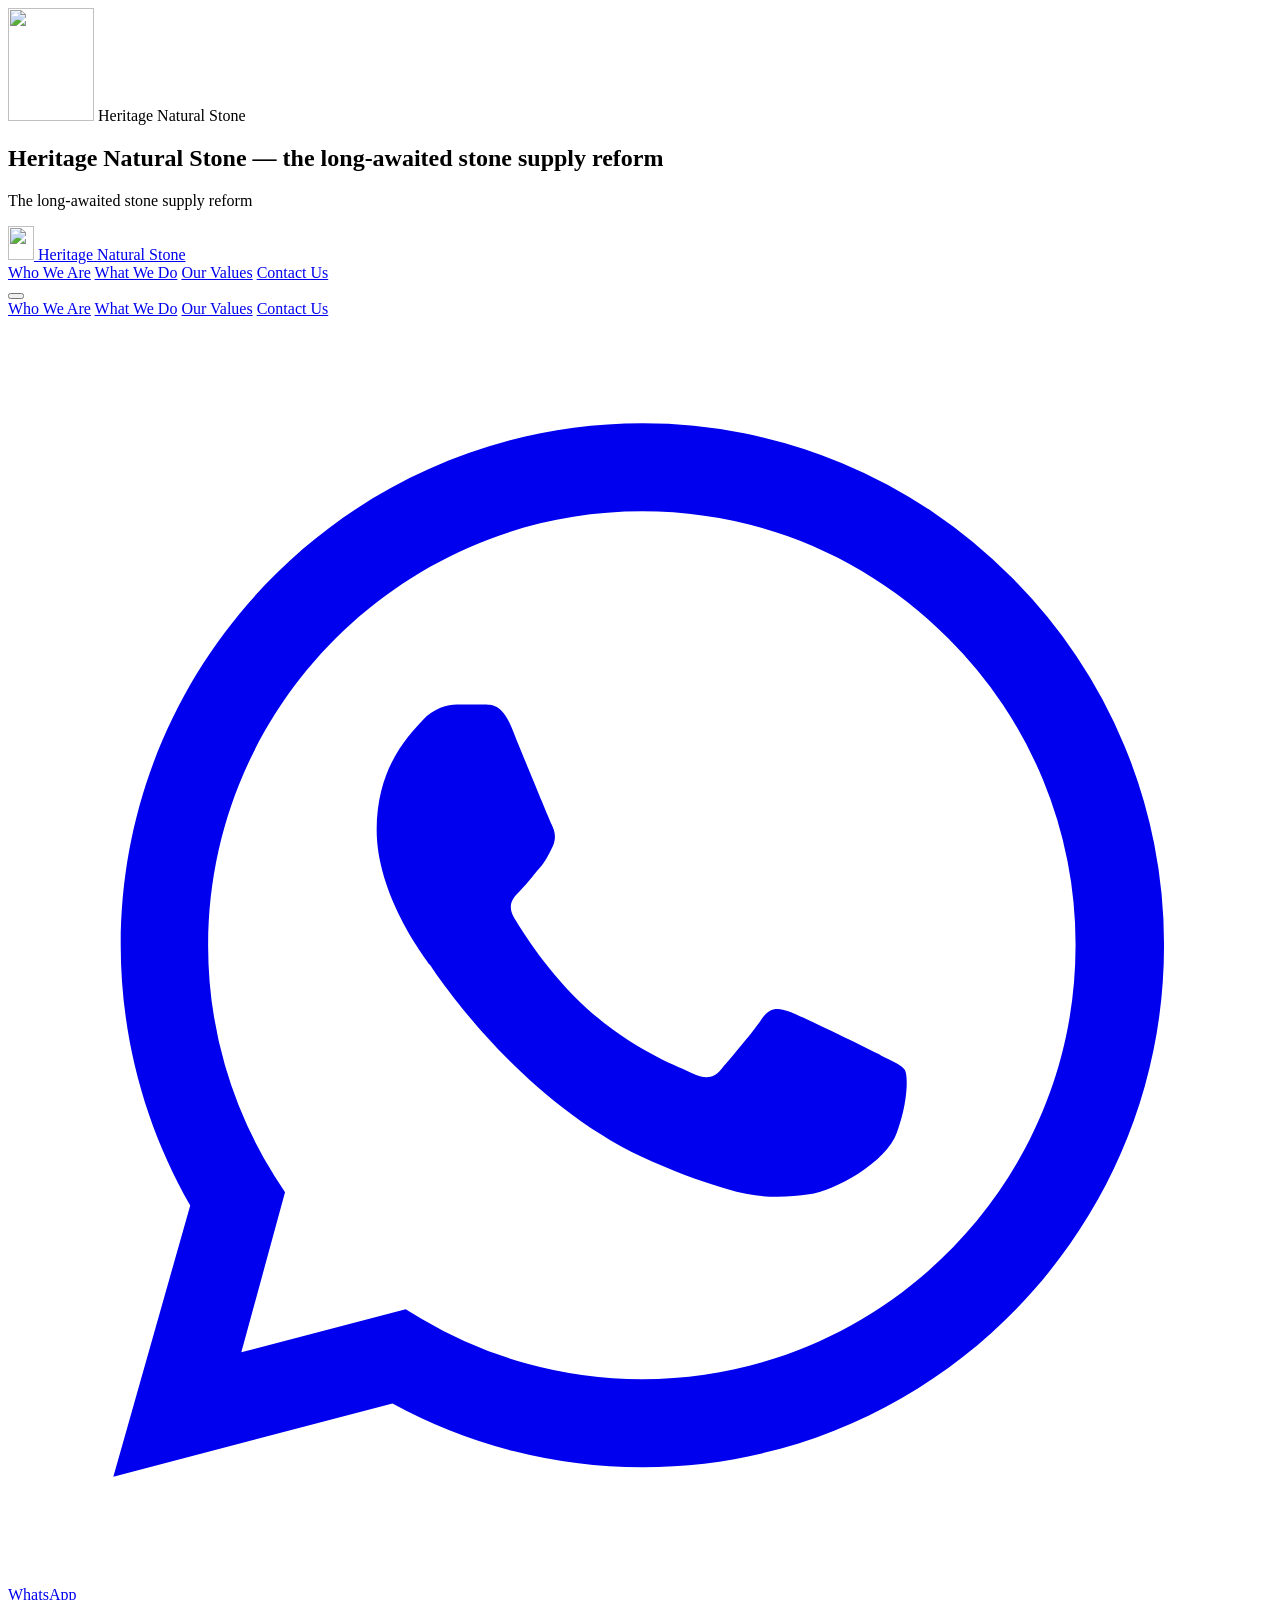
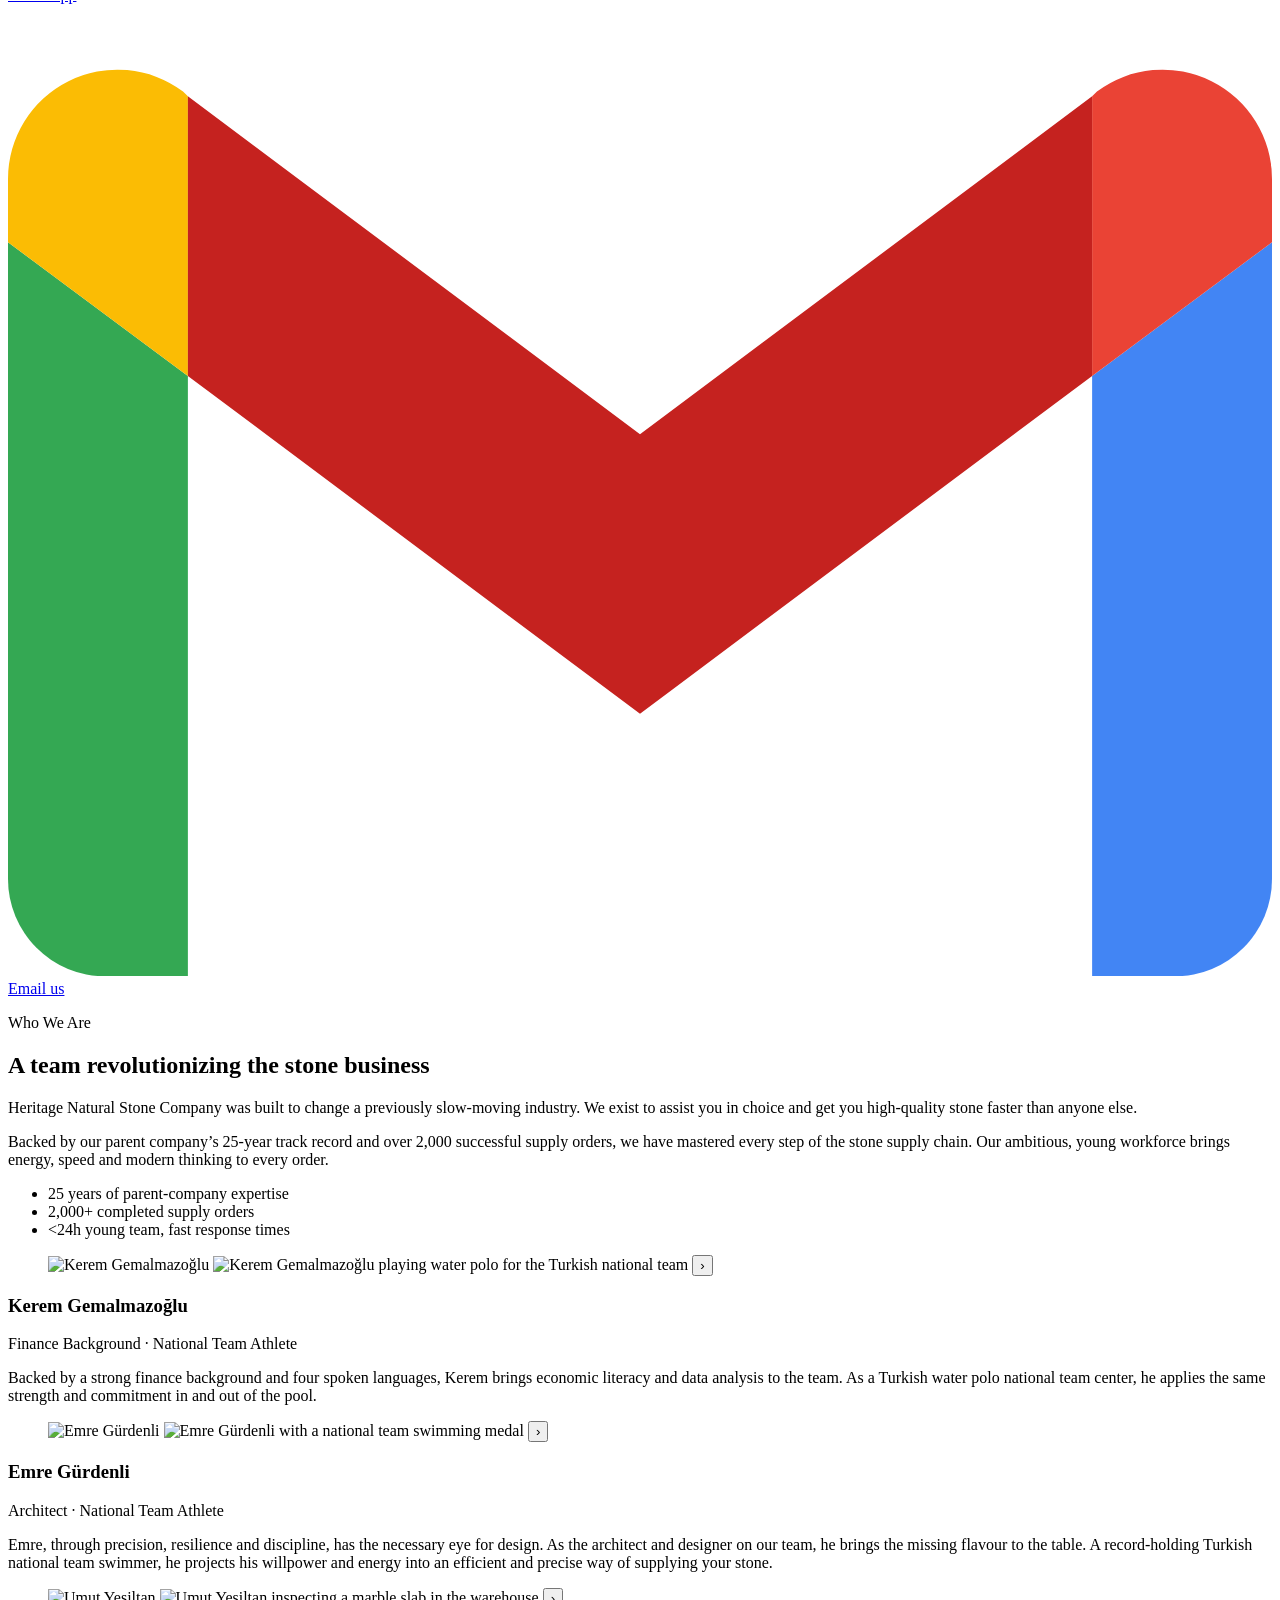
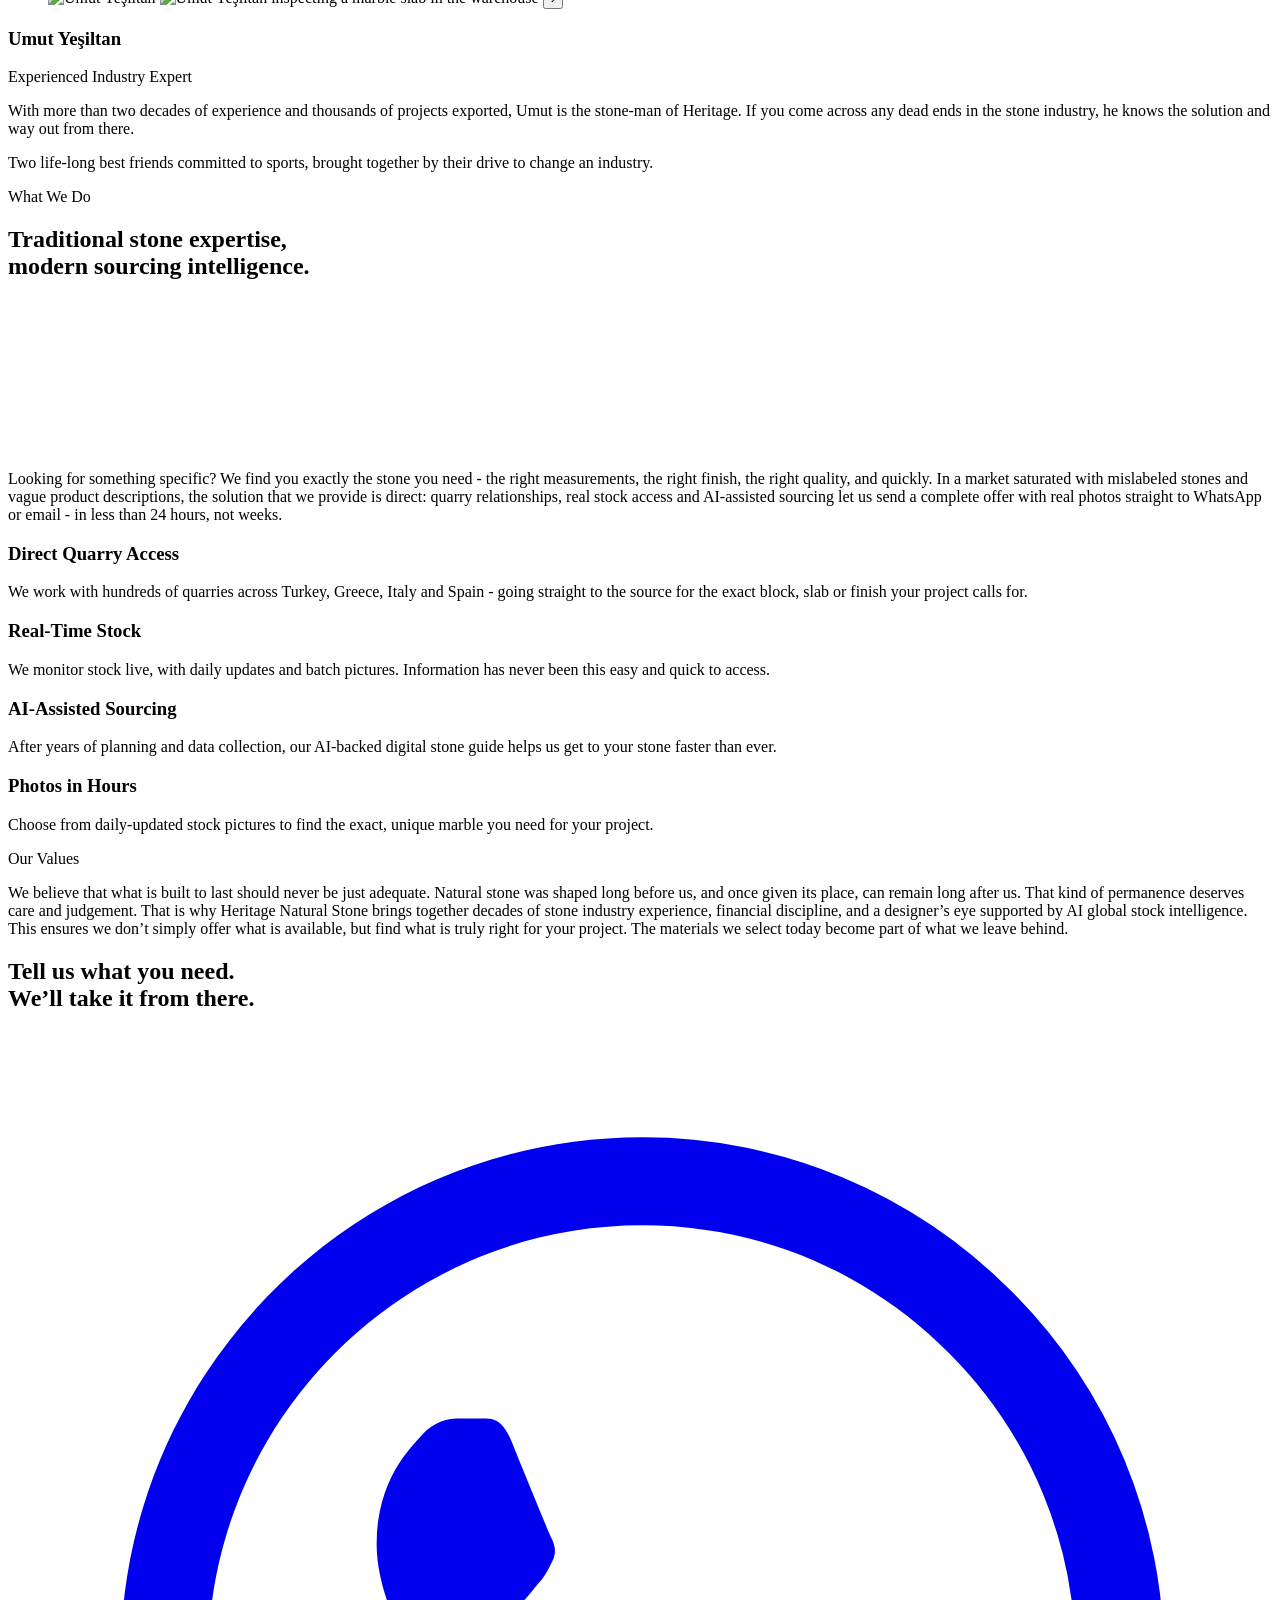
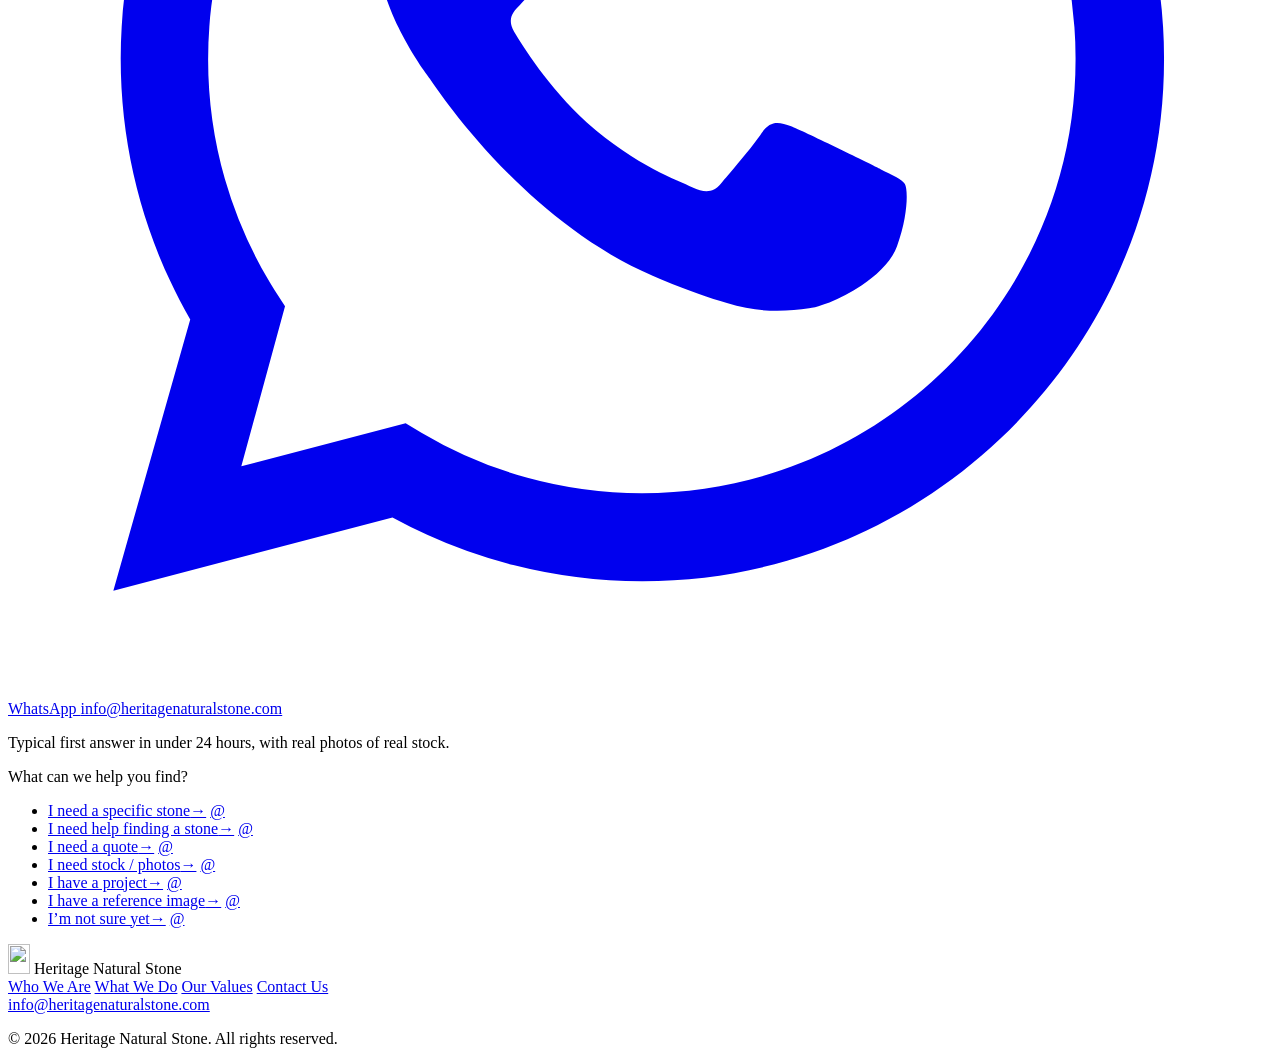
==== index.html @ e2201ab3 "Prepare custom domain launch (heritagenaturalstone.com) - canonical, og:url and absolute og:image po" ====
<!DOCTYPE html>
<html lang="en">
<head>
  <meta charset="UTF-8">
  <meta name="viewport" content="width=device-width, initial-scale=1.0">
  <title>Heritage Natural Stone — Traditional Stone Expertise. Modern Sourcing Intelligence.</title>
  <meta name="description" content="Heritage Natural Stone helps you find, evaluate and source the right natural stone — Turkish, Greek, Italian and Spanish stone through a 25-year supply network. Answers in hours, not weeks.">
  <meta property="og:title" content="Heritage Natural Stone">
  <meta property="og:description" content="The long-awaited stone supply reform.">
  <meta property="og:type" content="website">
  <meta property="og:url" content="https://heritagenaturalstone.com/">
  <meta property="og:image" content="https://heritagenaturalstone.com/assets/photos/hero-travertine.jpg">
  <meta name="twitter:card" content="summary_large_image">
  <link rel="canonical" href="https://heritagenaturalstone.com/">
  <link rel="icon" type="image/svg+xml" href="assets/logo-mark.svg">
  <link rel="preconnect" href="https://fonts.googleapis.com">
  <link rel="preconnect" href="https://fonts.gstatic.com" crossorigin>
  <link href="https://fonts.googleapis.com/css2?family=Cinzel:wght@400;500;600&family=Montserrat:wght@300;400;600&display=swap" rel="stylesheet">
  <link rel="stylesheet" href="css/style.css">
  <script>
    /* gate the motion layer before first paint (removed again if GSAP fails) */
    (function () {
      var reduce = window.matchMedia("(prefers-reduced-motion: reduce)").matches;
      if (!reduce && location.search.indexOf("noanim") === -1) {
        document.documentElement.classList.add("gsap-motion");
      }
    })();
  </script>
</head>
<body>

  <!-- ===== 1. Hero (full screen, logo centre-stage) ===== -->
  <section class="hero" id="top" data-header-theme="hero">
    <div class="hero__stage" id="heroStage">
      <div class="hero__brand" id="heroBrand" aria-hidden="true">
        <img class="hero__mark" src="assets/logo-mark.svg" alt="" width="86" height="113">
        <span class="hero__word">
          <span class="hero__name">Heritage</span>
          <span class="hero__sub">Natural Stone</span>
        </span>
      </div>
      <h1 class="visually-hidden">Heritage Natural Stone — the long-awaited stone supply reform</h1>
      <p class="hero__slogan" id="heroSlogan">The long-awaited stone supply reform</p>
    </div>
  </section>

  <!-- ===== Bar: starts as the hero footer, sticks as the header ===== -->
  <div class="bar" id="siteBar">
    <a class="bar__brand" id="barBrand" href="#top" aria-label="Heritage Natural Stone — back to top">
      <img class="bar__mark" src="assets/logo-mark.svg" alt="" width="26" height="34">
      <span class="bar__word">
        <span class="bar__name">Heritage</span>
        <span class="bar__sub">Natural&nbsp;Stone</span>
      </span>
    </a>

    <nav class="nav" aria-label="Main navigation">
      <a class="nav__link" href="#who-we-are">Who We Are</a>
      <a class="nav__link" href="#what-we-do">What We Do</a>
      <a class="nav__link" href="#our-values">Our Values</a>
      <a class="nav__link" href="#contact">Contact Us</a>
    </nav>

    <button class="menu-toggle" id="menuToggle" aria-label="Open menu" aria-expanded="false">
      <span></span><span></span>
    </button>
  </div>

  <!-- Mobile menu overlay -->
  <div class="mobile-menu" id="mobileMenu" aria-hidden="true">
    <nav aria-label="Mobile navigation">
      <a href="#who-we-are">Who We Are</a>
      <a href="#what-we-do">What We Do</a>
      <a href="#our-values">Our Values</a>
      <a href="#contact">Contact Us</a>
    </nav>
  </div>

  <!-- ===== Floating contact buttons (appear after the hero) ===== -->
  <div class="contact-rail" id="contactRail" aria-label="Direct contact">
    <a class="contact-rail__btn contact-rail__btn--wa" href="https://wa.me/905350636763" target="_blank" rel="noopener" aria-label="Get a consultation on WhatsApp">
      <svg viewBox="0 0 24 24" fill="currentColor" aria-hidden="true"><path d="M12.04 2c-5.46 0-9.9 4.44-9.9 9.9 0 1.75.46 3.45 1.32 4.95L2 22l5.3-1.39a9.87 9.87 0 0 0 4.74 1.21h.01c5.45 0 9.9-4.44 9.9-9.9a9.83 9.83 0 0 0-2.9-7A9.83 9.83 0 0 0 12.04 2Zm0 18.15h-.01a8.2 8.2 0 0 1-4.18-1.15l-.3-.18-3.12.82.83-3.04-.2-.31a8.2 8.2 0 0 1-1.26-4.38c0-4.54 3.7-8.24 8.24-8.24 2.2 0 4.27.86 5.82 2.42a8.18 8.18 0 0 1 2.41 5.83c0 4.54-3.7 8.23-8.23 8.23Zm4.52-6.16c-.25-.13-1.47-.72-1.69-.81-.23-.08-.39-.12-.56.13-.16.25-.64.8-.78.97-.14.16-.29.18-.54.06-.25-.13-1.05-.39-2-1.23-.73-.66-1.23-1.47-1.38-1.72-.14-.25-.02-.38.11-.51.11-.11.25-.29.37-.43.12-.14.17-.25.25-.41.08-.17.04-.31-.02-.43-.06-.13-.56-1.34-.76-1.84-.2-.48-.41-.42-.56-.43h-.48c-.17 0-.43.06-.66.31-.22.25-.86.85-.86 2.07 0 1.22.89 2.4 1.01 2.56.12.17 1.75 2.67 4.23 3.74.59.26 1.05.41 1.41.52.59.19 1.13.16 1.56.1.48-.07 1.47-.6 1.67-1.18.21-.58.21-1.07.15-1.18-.06-.1-.23-.16-.48-.29Z"/></svg>
      <span class="contact-rail__label">WhatsApp</span>
    </a>
    <a class="contact-rail__btn contact-rail__btn--mail" href="mailto:info@heritagenaturalstone.com" aria-label="Email us">
      <svg viewBox="0 0 52 40" aria-hidden="true"><g><path fill="#4285F4" d="M44.6 40H48a4 4 0 0 0 4-4V9.8l-7.4 5.5V40Z"/><path fill="#34A853" d="M0 36a4 4 0 0 0 4 4h3.4V15.3L0 9.8V36Z"/><path fill="#FBBC04" d="M7.4 15.3 0 9.8V7.2a4.5 4.5 0 0 1 7.2-3.6l.2.2v11.5Z"/><path fill="#EA4335" d="M52 9.8l-7.4 5.5V3.8l.2-.2A4.5 4.5 0 0 1 52 7.2v2.6Z"/><path fill="#C5221F" d="M7.4 3.8 26 17.7 44.6 3.8v11.5L26 29.2 7.4 15.3V3.8Z"/></g></svg>
      <span class="contact-rail__label">Email us</span>
    </a>
  </div>

  <main>

    <!-- ===== 2. Who We Are ===== -->
    <section class="section who" id="who-we-are" data-header-theme="light">
      <div class="who__inner">
        <div class="who__head reveal">
          <p class="kicker">Who We Are</p>
          <h2 class="section__title">A team revolutionizing the stone business</h2>
        </div>
        <div class="who__body">
          <p class="section__text reveal">
            Heritage Natural Stone Company was built to change a previously slow-moving
            industry. We exist to assist you in choice and get you high-quality stone
            faster than anyone else.
          </p>
          <p class="section__text reveal">
            Backed by our parent company&rsquo;s 25-year track record and over 2,000
            successful supply orders, we have mastered every step of the stone supply
            chain. Our ambitious, young workforce brings energy, speed and modern
            thinking to every order.
          </p>
        </div>
        <ul class="stats reveal">
          <li class="stats__item">
            <span class="stats__num">25</span>
            <span class="stats__label">years of parent-company expertise</span>
          </li>
          <li class="stats__item">
            <span class="stats__num">2,000+</span>
            <span class="stats__label">completed supply orders</span>
          </li>
          <li class="stats__item">
            <span class="stats__num">&lt;24h</span>
            <span class="stats__label">young team, fast response times</span>
          </li>
        </ul>
      </div>
    </section>

    <!-- ===== 3. Our Team (no heading by design) ===== -->
    <section class="section team" id="our-team" data-header-theme="light" aria-label="Our team">
      <div class="team__grid">
        <div class="member">
          <figure class="member__media" data-photos>
            <img class="member__img member__img--main" src="assets/team/kerem-1.jpg" alt="Kerem Gemalmazoğlu" loading="lazy">
            <img class="member__img member__img--alt" src="assets/team/kerem-2.jpg" alt="Kerem Gemalmazoğlu playing water polo for the Turkish national team" loading="lazy">
            <button class="member__next" type="button" aria-label="Show next photo"><span aria-hidden="true">&rsaquo;</span></button>
          </figure>
          <h3 class="member__name">Kerem Gemalmazoğlu</h3>
          <p class="member__role">Finance Background &middot; National Team Athlete</p>
          <p class="member__text">
            Backed by a strong finance background and four spoken languages, Kerem
            brings economic literacy and data analysis to the team. As a Turkish
            water polo national team center, he applies the same strength and
            commitment in and out of the pool.
          </p>
        </div>

        <div class="member">
          <figure class="member__media" data-photos>
            <img class="member__img member__img--main" src="assets/team/emre-1.jpg" alt="Emre Gürdenli" loading="lazy">
            <img class="member__img member__img--alt" src="assets/team/emre-2.jpg" alt="Emre Gürdenli with a national team swimming medal" loading="lazy">
            <button class="member__next" type="button" aria-label="Show next photo"><span aria-hidden="true">&rsaquo;</span></button>
          </figure>
          <h3 class="member__name">Emre Gürdenli</h3>
          <p class="member__role">Architect &middot; National Team Athlete</p>
          <p class="member__text">
            Emre, through precision, resilience and discipline, has the necessary eye
            for design. As the architect and designer on our team, he brings the
            missing flavour to the table. A record-holding Turkish national team
            swimmer, he projects his willpower and energy into an efficient and
            precise way of supplying your stone.
          </p>
        </div>

        <div class="member">
          <figure class="member__media" data-photos>
            <img class="member__img member__img--main" src="assets/team/umut-1.jpg" alt="Umut Yeşiltan" loading="lazy">
            <img class="member__img member__img--alt" src="assets/team/umut-2.jpg" alt="Umut Yeşiltan inspecting a marble slab in the warehouse" loading="lazy">
            <button class="member__next" type="button" aria-label="Show next photo"><span aria-hidden="true">&rsaquo;</span></button>
          </figure>
          <h3 class="member__name">Umut Yeşiltan</h3>
          <p class="member__role">Experienced Industry Expert</p>
          <p class="member__text">
            With more than two decades of experience and thousands of projects
            exported, Umut is the stone-man of Heritage. If you come across any dead
            ends in the stone industry, he knows the solution and way out from there.
          </p>
        </div>
      </div>
      <p class="team__line">
        Two life-long best friends committed to sports, brought together by their
        drive to change an industry.
      </p>
    </section>

    <!-- ===== 4. What We Do ===== -->
    <section class="section wwd" id="what-we-do" data-header-theme="dark">
      <div class="wwd__block">
        <div class="wwd__content">
          <p class="kicker kicker--gold">What We Do</p>
          <h2 class="section__title">Traditional stone expertise,<br>modern sourcing intelligence.</h2>
        </div>
        <div class="wwd__video">
          <video id="introReel" src="assets/video/heritage-intro-reel.mp4"
                 poster="assets/photos/reel-poster.jpg"
                 autoplay muted loop playsinline preload="metadata"
                 aria-label="Heritage Natural Stone intro reel"></video>
        </div>
      </div>

      <div class="wwd__block wwd__block--reverse">
        <div class="wwd__media" role="img" aria-label="Choosing stone samples over architectural drawings"
             style="background-image:url('assets/photos/stone-selection.jpg')"></div>
        <div class="wwd__content">
          <p class="section__text">
            Looking for something specific? We find you exactly the stone you need -
            the right measurements, the right finish, the right quality, and quickly.
            In a market saturated with mislabeled stones and vague product
            descriptions, the solution that we provide is direct: quarry
            relationships, real stock access and AI-assisted sourcing let us send a
            complete offer with real photos straight to WhatsApp or email - in less
            than 24 hours, not weeks.
          </p>
        </div>
      </div>
    </section>

    <!-- ===== 5. Feature grid (hover reveals the stone behind) ===== -->
    <section class="features" id="features" data-header-theme="dark" aria-label="What we offer">
      <div class="features__grid">
        <article class="fcell" id="quarry-access" tabindex="0">
          <div class="fcell__bg" style="background-image:url('assets/photos/feature-quarry.jpg')" aria-hidden="true"></div>
          <div class="fcell__card">
            <h3 class="fcell__title">Direct Quarry Access</h3>
            <p class="fcell__text">
              We work with hundreds of quarries across Turkey, Greece, Italy and
              Spain - going straight to the source for the exact block, slab or
              finish your project calls for.
            </p>
          </div>
        </article>
        <article class="fcell" id="real-time-stock" tabindex="0">
          <div class="fcell__bg" style="background-image:url('assets/photos/feature-stock.jpg')" aria-hidden="true"></div>
          <div class="fcell__card">
            <h3 class="fcell__title">Real-Time Stock</h3>
            <p class="fcell__text">
              We monitor stock live, with daily updates and batch pictures.
              Information has never been this easy and quick to access.
            </p>
          </div>
        </article>
        <article class="fcell" id="ai-sourcing" tabindex="0">
          <div class="fcell__bg" style="background-image:url('assets/photos/feature-ai.jpg')" aria-hidden="true"></div>
          <div class="fcell__card">
            <h3 class="fcell__title">AI-Assisted Sourcing</h3>
            <p class="fcell__text">
              After years of planning and data collection, our AI-backed digital
              stone guide helps us get to your stone faster than ever.
            </p>
          </div>
        </article>
        <article class="fcell" id="photos-in-hours" tabindex="0">
          <div class="fcell__bg" style="background-image:url('assets/photos/feature-photos.jpg')" aria-hidden="true"></div>
          <div class="fcell__card">
            <h3 class="fcell__title">Photos in Hours</h3>
            <p class="fcell__text">
              Choose from daily-updated stock pictures to find the exact, unique
              marble you need for your project.
            </p>
          </div>
        </article>
      </div>
    </section>

    <!-- ===== 6. Our Values ===== -->
    <section class="section values" id="our-values" data-header-theme="light">
      <p class="kicker reveal">Our Values</p>
      <p class="values__text">
        We believe that what is built to last should never be just adequate.
        Natural stone was shaped long before us, and once given its place, can
        remain long after us. That kind of permanence deserves care and judgement.
        That is why Heritage Natural Stone brings together decades of stone
        industry experience, financial discipline, and a designer&rsquo;s eye
        supported by AI global stock intelligence. This ensures we don&rsquo;t
        simply offer what is available, but find what is truly right for your
        project. The materials we select today become part of what we leave behind.
      </p>
    </section>

    <!-- ===== 7. Contact ===== -->
    <section class="section close" id="contact" data-header-theme="dark">
      <div class="close__grid">
        <div class="close__left">
          <h2 class="close__title">Tell us what you need.<br>We&rsquo;ll take it from there.</h2>
          <div class="close__actions">
            <a class="btn btn--wa" href="https://wa.me/905350636763" target="_blank" rel="noopener">
              <svg viewBox="0 0 24 24" fill="currentColor" aria-hidden="true"><path d="M12.04 2c-5.46 0-9.9 4.44-9.9 9.9 0 1.75.46 3.45 1.32 4.95L2 22l5.3-1.39a9.87 9.87 0 0 0 4.74 1.21h.01c5.45 0 9.9-4.44 9.9-9.9a9.83 9.83 0 0 0-2.9-7A9.83 9.83 0 0 0 12.04 2Zm0 18.15h-.01a8.2 8.2 0 0 1-4.18-1.15l-.3-.18-3.12.82.83-3.04-.2-.31a8.2 8.2 0 0 1-1.26-4.38c0-4.54 3.7-8.24 8.24-8.24 2.2 0 4.27.86 5.82 2.42a8.18 8.18 0 0 1 2.41 5.83c0 4.54-3.7 8.23-8.23 8.23Zm4.52-6.16c-.25-.13-1.47-.72-1.69-.81-.23-.08-.39-.12-.56.13-.16.25-.64.8-.78.97-.14.16-.29.18-.54.06-.25-.13-1.05-.39-2-1.23-.73-.66-1.23-1.47-1.38-1.72-.14-.25-.02-.38.11-.51.11-.11.25-.29.37-.43.12-.14.17-.25.25-.41.08-.17.04-.31-.02-.43-.06-.13-.56-1.34-.76-1.84-.2-.48-.41-.42-.56-.43h-.48c-.17 0-.43.06-.66.31-.22.25-.86.85-.86 2.07 0 1.22.89 2.4 1.01 2.56.12.17 1.75 2.67 4.23 3.74.59.26 1.05.41 1.41.52.59.19 1.13.16 1.56.1.48-.07 1.47-.6 1.67-1.18.21-.58.21-1.07.15-1.18-.06-.1-.23-.16-.48-.29Z"/></svg>
              WhatsApp
            </a>
            <a class="btn btn--ghost" href="mailto:info@heritagenaturalstone.com">info@heritagenaturalstone.com</a>
          </div>
          <p class="close__note">Typical first answer in under 24 hours, with real photos of real stock.</p>
        </div>

        <div class="close__right">
          <p class="close__ask">What can we help you find?</p>
          <ul class="presets">
            <li class="presets__row">
              <a class="presets__link" href="https://wa.me/905350636763?text=Hello%20Heritage%2C%20I%20need%20a%20specific%20stone.%20Could%20you%20check%20availability%3F" target="_blank" rel="noopener">I need a specific stone<span class="presets__arrow" aria-hidden="true">&rarr;</span></a>
              <a class="presets__mail" href="mailto:info@heritagenaturalstone.com?subject=I%20need%20a%20specific%20stone&body=Hello%20Heritage%2C%0A%0AI%20need%20a%20specific%20stone%3A%20" aria-label="Email us about a specific stone">@</a>
            </li>
            <li class="presets__row">
              <a class="presets__link" href="https://wa.me/905350636763?text=Hello%20Heritage%2C%20I%20need%20help%20finding%20the%20right%20stone%20for%20my%20project." target="_blank" rel="noopener">I need help finding a stone<span class="presets__arrow" aria-hidden="true">&rarr;</span></a>
              <a class="presets__mail" href="mailto:info@heritagenaturalstone.com?subject=Help%20finding%20a%20stone&body=Hello%20Heritage%2C%0A%0AI%20need%20help%20finding%20the%20right%20stone%20for%20my%20project.%0A" aria-label="Email us for help finding a stone">@</a>
            </li>
            <li class="presets__row">
              <a class="presets__link" href="https://wa.me/905350636763?text=Hello%20Heritage%2C%20I%20would%20like%20a%20quote.%20Stone%2C%20sizes%20and%20quantity%3A%20" target="_blank" rel="noopener">I need a quote<span class="presets__arrow" aria-hidden="true">&rarr;</span></a>
              <a class="presets__mail" href="mailto:info@heritagenaturalstone.com?subject=Quote%20request&body=Hello%20Heritage%2C%0A%0AI%20would%20like%20a%20quote.%0AStone%3A%20%0ASizes%3A%20%0AQuantity%3A%20%0A" aria-label="Email us for a quote">@</a>
            </li>
            <li class="presets__row">
              <a class="presets__link" href="https://wa.me/905350636763?text=Hello%20Heritage%2C%20could%20you%20send%20me%20current%20stock%20pictures%3F" target="_blank" rel="noopener">I need stock / photos<span class="presets__arrow" aria-hidden="true">&rarr;</span></a>
              <a class="presets__mail" href="mailto:info@heritagenaturalstone.com?subject=Stock%20pictures%20request&body=Hello%20Heritage%2C%0A%0ACould%20you%20send%20me%20current%20stock%20pictures%20of%3A%20" aria-label="Email us for stock photos">@</a>
            </li>
            <li class="presets__row">
              <a class="presets__link" href="https://wa.me/905350636763?text=Hello%20Heritage%2C%20I%20have%20a%20project%20and%20would%20like%20to%20discuss%20stone%20supply." target="_blank" rel="noopener">I have a project<span class="presets__arrow" aria-hidden="true">&rarr;</span></a>
              <a class="presets__mail" href="mailto:info@heritagenaturalstone.com?subject=Project%20stone%20supply&body=Hello%20Heritage%2C%0A%0AI%20have%20a%20project%20and%20would%20like%20to%20discuss%20stone%20supply.%0A" aria-label="Email us about your project">@</a>
            </li>
            <li class="presets__row">
              <a class="presets__link" href="https://wa.me/905350636763?text=Hello%20Heritage%2C%20I%20have%20a%20reference%20image%20of%20a%20stone%20I%20am%20looking%20for.%20Can%20I%20send%20it%20over%3F" target="_blank" rel="noopener">I have a reference image<span class="presets__arrow" aria-hidden="true">&rarr;</span></a>
              <a class="presets__mail" href="mailto:info@heritagenaturalstone.com?subject=Reference%20image&body=Hello%20Heritage%2C%0A%0AI%20have%20a%20reference%20image%20of%20a%20stone%20I%20am%20looking%20for%20(attached).%0A" aria-label="Email us your reference image">@</a>
            </li>
            <li class="presets__row">
              <a class="presets__link" href="https://wa.me/905350636763?text=Hello%20Heritage%2C%20I%20am%20exploring%20options%20and%20would%20like%20some%20guidance." target="_blank" rel="noopener">I&rsquo;m not sure yet<span class="presets__arrow" aria-hidden="true">&rarr;</span></a>
              <a class="presets__mail" href="mailto:info@heritagenaturalstone.com?subject=Looking%20for%20guidance&body=Hello%20Heritage%2C%0A%0AI%20am%20exploring%20options%20and%20would%20like%20some%20guidance.%0A" aria-label="Email us for guidance">@</a>
            </li>
          </ul>
        </div>
      </div>
    </section>

  </main>

  <!-- ===== Footer ===== -->
  <footer class="footer">
    <div class="footer__inner">
      <div class="footer__brand">
        <img class="footer__mark" src="assets/logo-mark.svg" alt="" width="22" height="30">
        <span>Heritage Natural Stone</span>
      </div>
      <nav class="footer__nav" aria-label="Footer navigation">
        <a href="#who-we-are">Who We Are</a>
        <a href="#what-we-do">What We Do</a>
        <a href="#our-values">Our Values</a>
        <a href="#contact">Contact Us</a>
      </nav>
      <a class="footer__mailto" href="mailto:info@heritagenaturalstone.com">info@heritagenaturalstone.com</a>
      <p class="footer__legal">&copy; <span id="year">2026</span> Heritage Natural Stone. All rights reserved.</p>
    </div>
  </footer>

  <script src="https://cdnjs.cloudflare.com/ajax/libs/gsap/3.12.5/gsap.min.js" integrity="sha512-7eHRwcbYkK4d9g/6tD/mhkf++eoTHwpNM9woBxtPUBWm67zeAfFC+HrdoE2GanKeocly/VxeLvIqwvCdk7qScg==" crossorigin="anonymous" referrerpolicy="no-referrer" defer></script>
  <script src="https://cdnjs.cloudflare.com/ajax/libs/gsap/3.12.5/ScrollTrigger.min.js" integrity="sha512-onMTRKJBKz8M1TnqqDuGBlowlH0ohFzMXYRNebz+yOcc5TQr/zAKsthzhuv0hiyUKEiQEQXEynnXCvNTOk50dg==" crossorigin="anonymous" referrerpolicy="no-referrer" defer></script>
  <script src="js/main.js" defer></script>
</body>
</html>
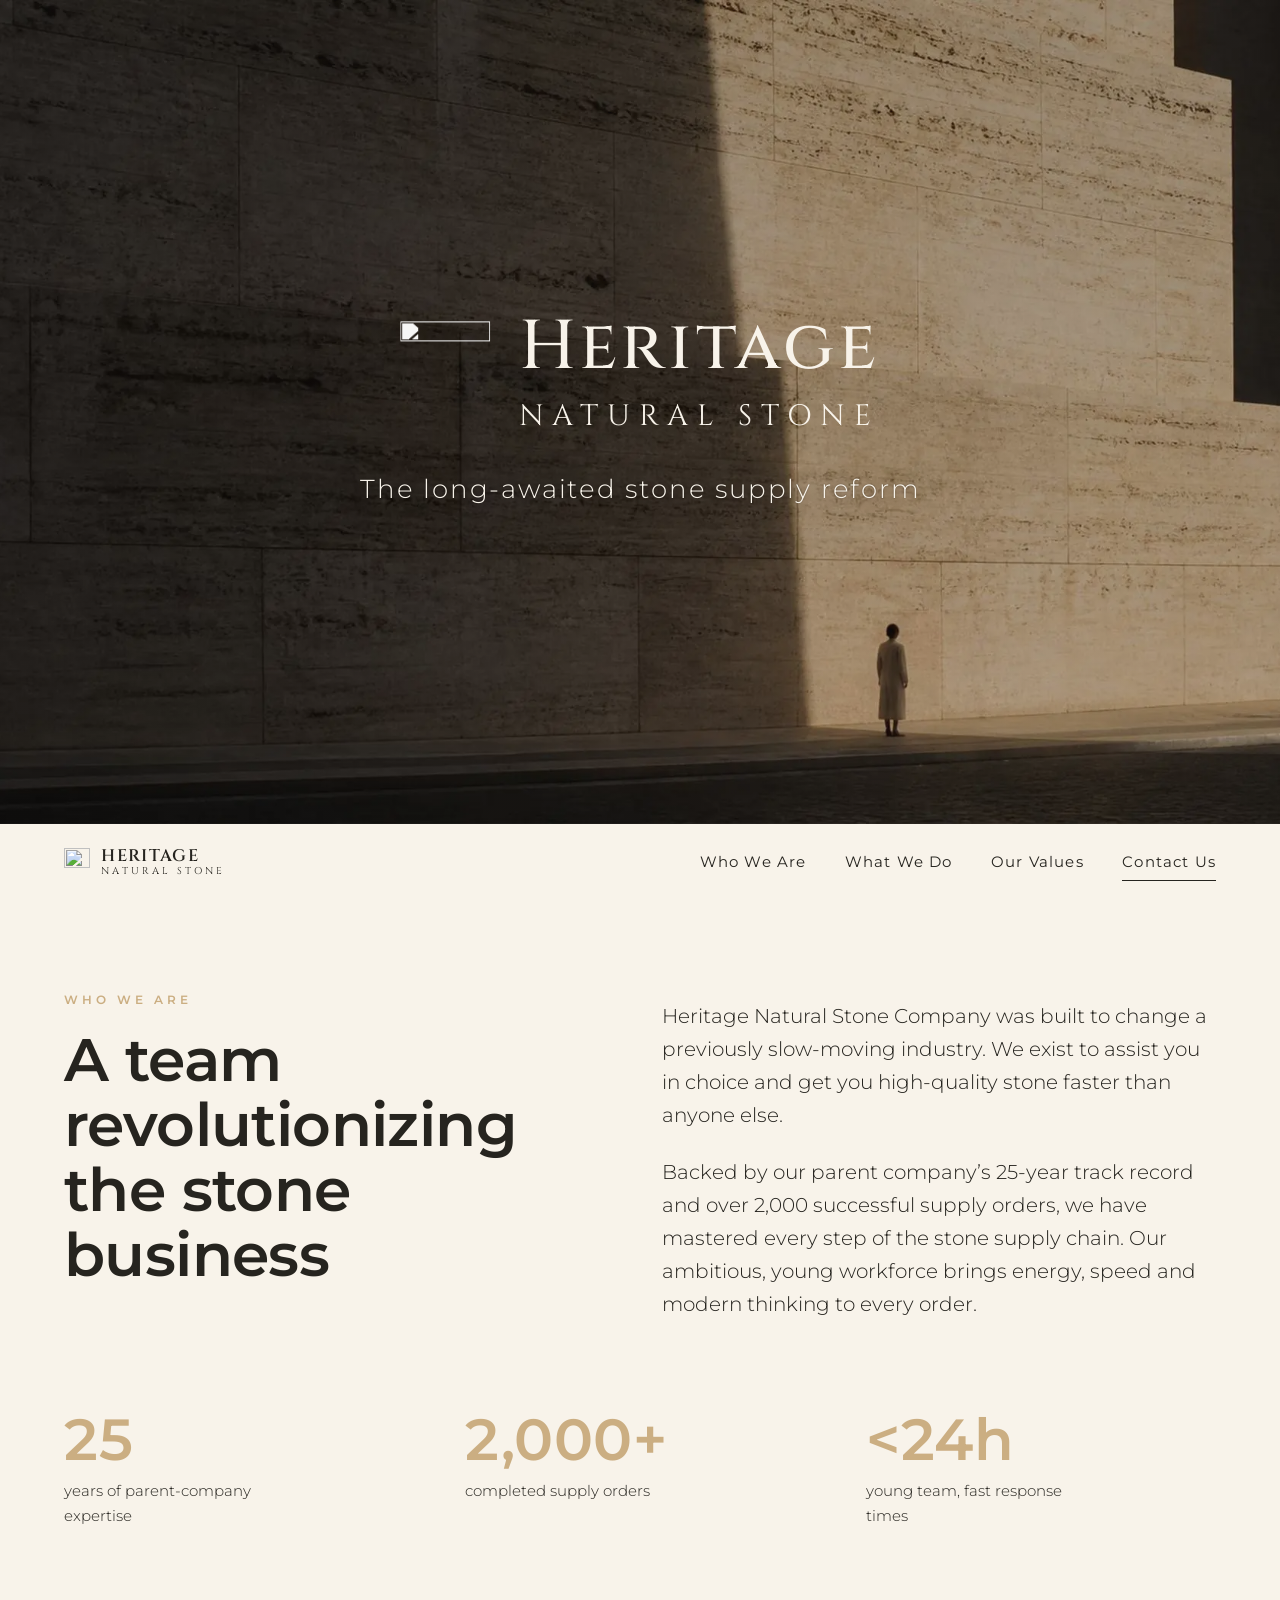
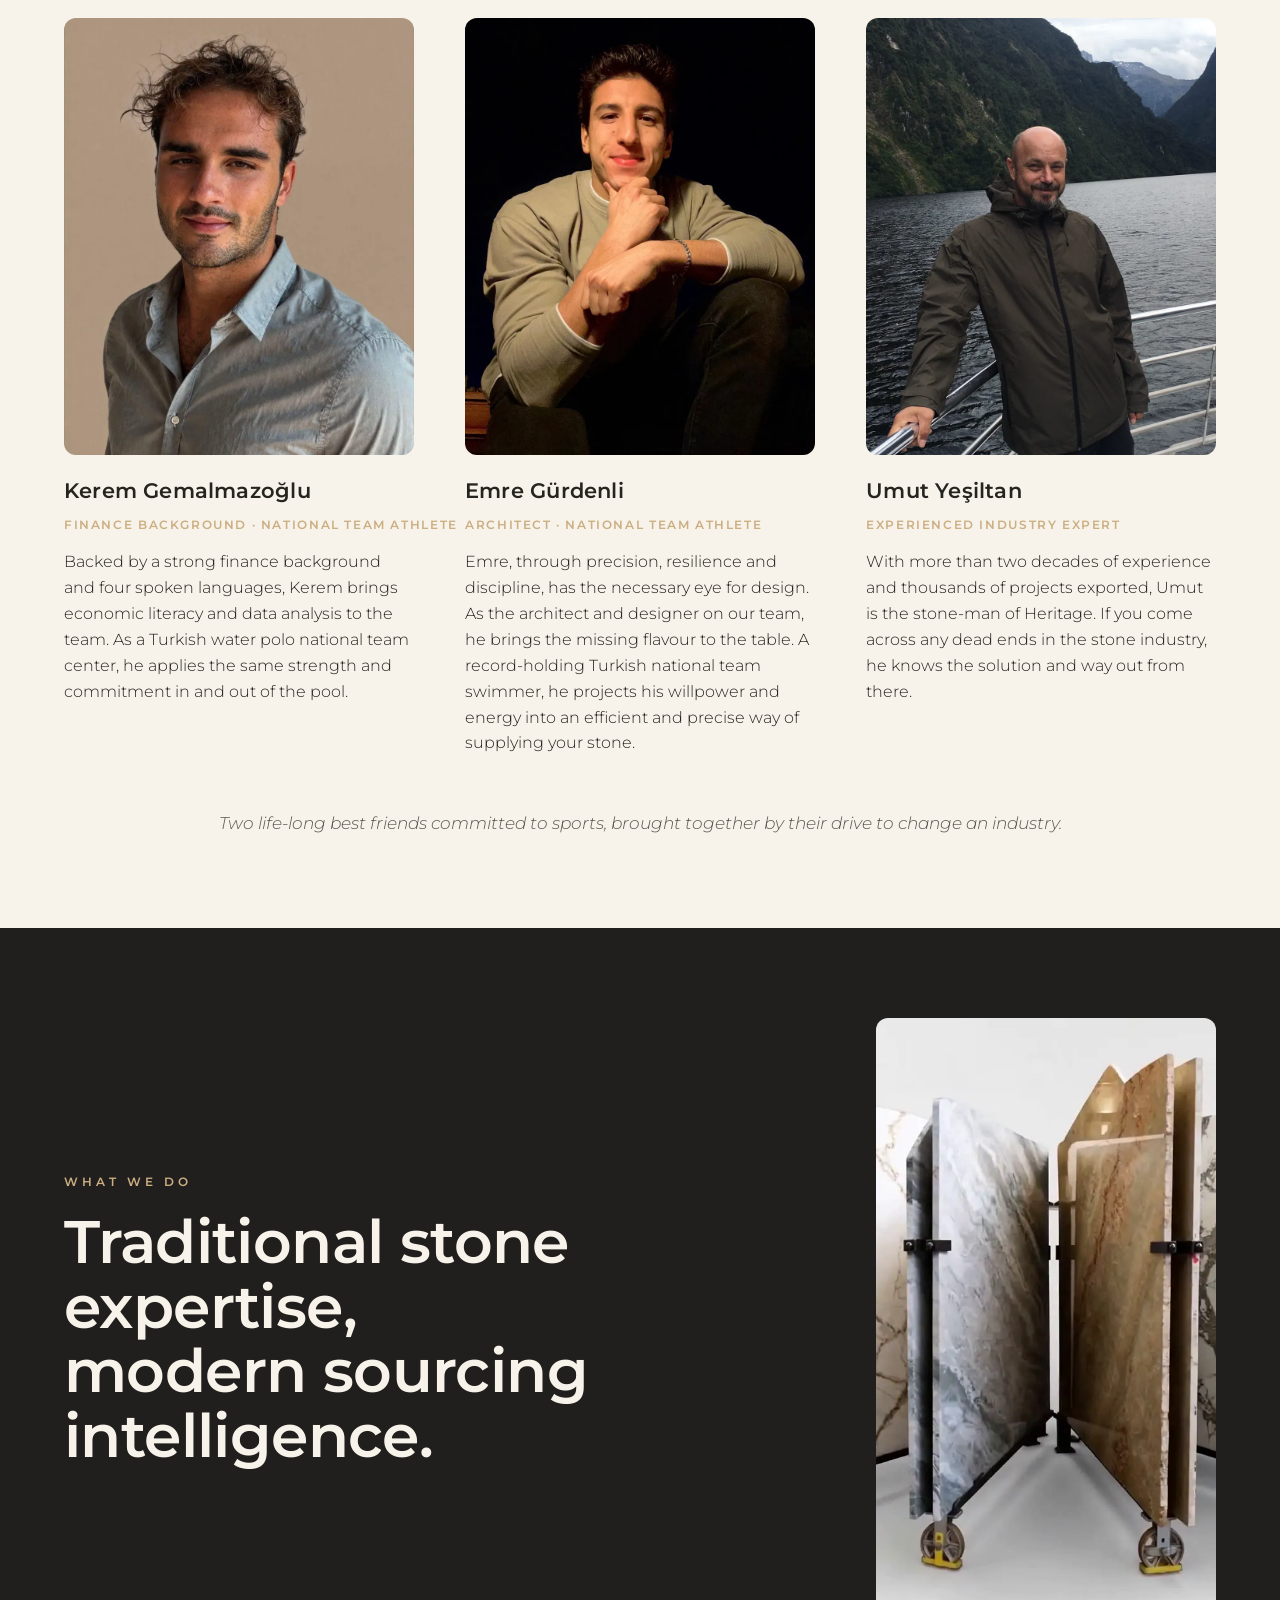
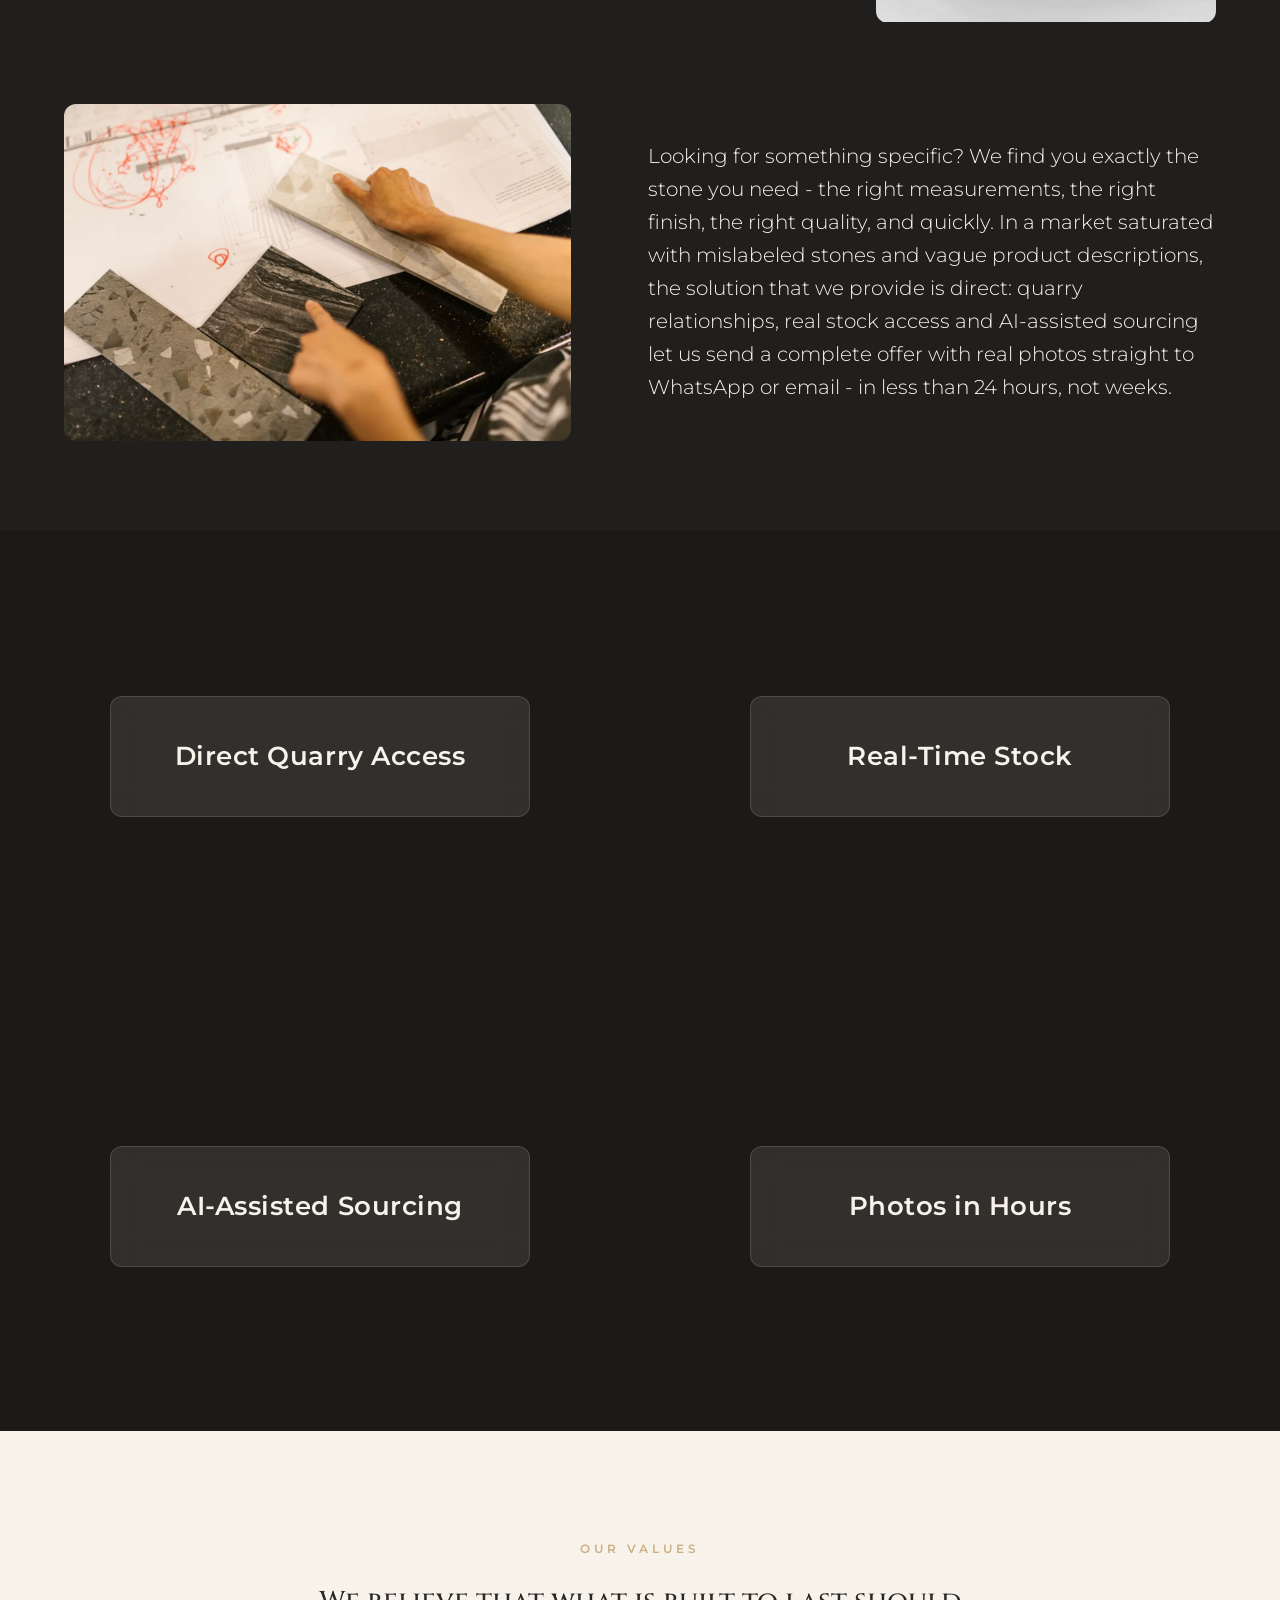
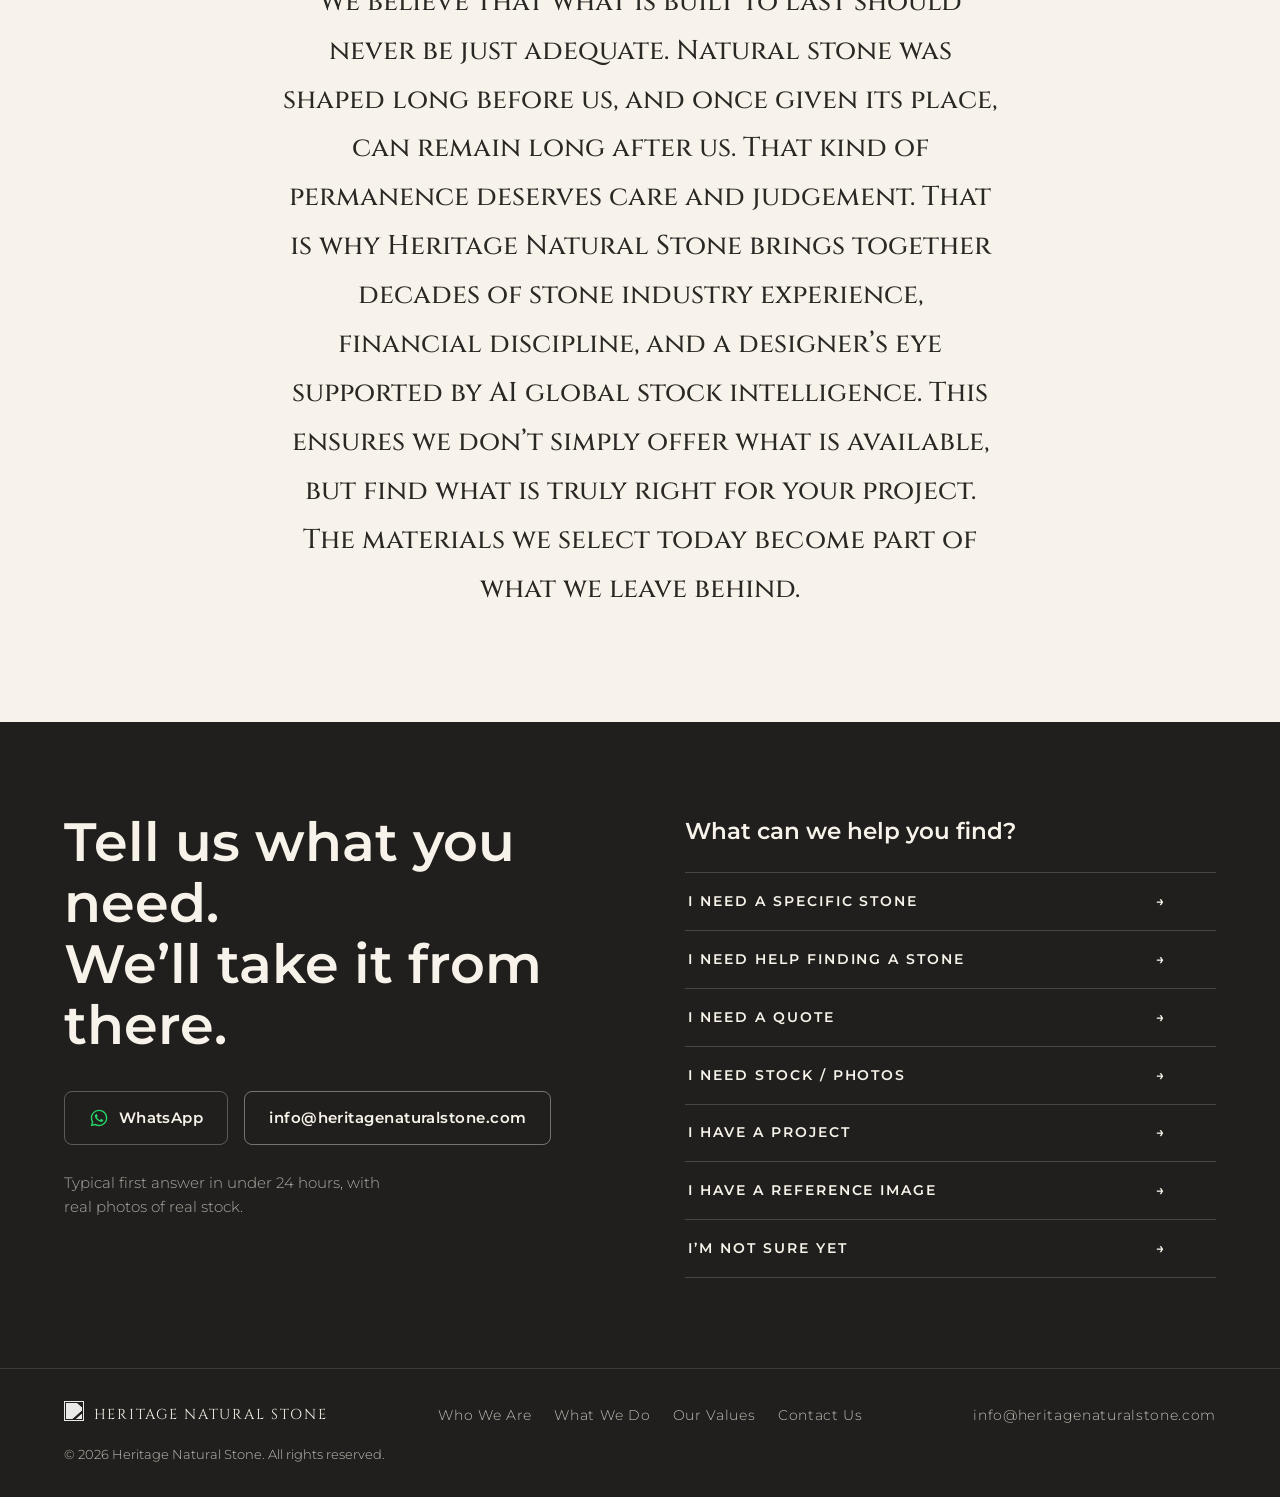
==== commit 88288f17: "Performance: 14 MB → ~3 MB page weight; lazy media - Intro reel re-encoded 1080p/5 Mbps → 720p H.264" ====
--- a/index.html
+++ b/index.html
@@ -16,6 +16,7 @@
   <link rel="preconnect" href="https://fonts.googleapis.com">
   <link rel="preconnect" href="https://fonts.gstatic.com" crossorigin>
   <link href="https://fonts.googleapis.com/css2?family=Cinzel:wght@400;500;600&family=Montserrat:wght@300;400;600&display=swap" rel="stylesheet">
+  <link rel="preload" as="image" href="assets/photos/hero-travertine.webp" fetchpriority="high">
   <link rel="stylesheet" href="css/style.css">
   <script>
     /* gate the motion layer before first paint (removed again if GSAP fails) */
@@ -132,8 +133,8 @@
       <div class="team__grid">
         <div class="member">
           <figure class="member__media" data-photos>
-            <img class="member__img member__img--main" src="assets/team/kerem-1.jpg" alt="Kerem Gemalmazoğlu" loading="lazy">
-            <img class="member__img member__img--alt" src="assets/team/kerem-2.jpg" alt="Kerem Gemalmazoğlu playing water polo for the Turkish national team" loading="lazy">
+            <img class="member__img member__img--main" decoding="async" src="assets/team/kerem-1.webp" alt="Kerem Gemalmazoğlu" loading="lazy">
+            <img class="member__img member__img--alt" decoding="async" src="assets/team/kerem-2.webp" alt="Kerem Gemalmazoğlu playing water polo for the Turkish national team" loading="lazy">
             <button class="member__next" type="button" aria-label="Show next photo"><span aria-hidden="true">&rsaquo;</span></button>
           </figure>
           <h3 class="member__name">Kerem Gemalmazoğlu</h3>
@@ -148,8 +149,8 @@
 
         <div class="member">
           <figure class="member__media" data-photos>
-            <img class="member__img member__img--main" src="assets/team/emre-1.jpg" alt="Emre Gürdenli" loading="lazy">
-            <img class="member__img member__img--alt" src="assets/team/emre-2.jpg" alt="Emre Gürdenli with a national team swimming medal" loading="lazy">
+            <img class="member__img member__img--main" decoding="async" src="assets/team/emre-1.webp" alt="Emre Gürdenli" loading="lazy">
+            <img class="member__img member__img--alt" decoding="async" src="assets/team/emre-2.webp" alt="Emre Gürdenli with a national team swimming medal" loading="lazy">
             <button class="member__next" type="button" aria-label="Show next photo"><span aria-hidden="true">&rsaquo;</span></button>
           </figure>
           <h3 class="member__name">Emre Gürdenli</h3>
@@ -165,8 +166,8 @@
 
         <div class="member">
           <figure class="member__media" data-photos>
-            <img class="member__img member__img--main" src="assets/team/umut-1.jpg" alt="Umut Yeşiltan" loading="lazy">
-            <img class="member__img member__img--alt" src="assets/team/umut-2.jpg" alt="Umut Yeşiltan inspecting a marble slab in the warehouse" loading="lazy">
+            <img class="member__img member__img--main" decoding="async" src="assets/team/umut-1.webp" alt="Umut Yeşiltan" loading="lazy">
+            <img class="member__img member__img--alt" decoding="async" src="assets/team/umut-2.webp" alt="Umut Yeşiltan inspecting a marble slab in the warehouse" loading="lazy">
             <button class="member__next" type="button" aria-label="Show next photo"><span aria-hidden="true">&rsaquo;</span></button>
           </figure>
           <h3 class="member__name">Umut Yeşiltan</h3>
@@ -192,16 +193,16 @@
           <h2 class="section__title">Traditional stone expertise,<br>modern sourcing intelligence.</h2>
         </div>
         <div class="wwd__video">
-          <video id="introReel" src="assets/video/heritage-intro-reel.mp4"
-                 poster="assets/photos/reel-poster.jpg"
-                 autoplay muted loop playsinline preload="metadata"
+          <video id="introReel" data-src="assets/video/heritage-intro-reel.mp4"
+                 poster="assets/photos/reel-poster.webp"
+                 muted loop playsinline preload="none"
                  aria-label="Heritage Natural Stone intro reel"></video>
         </div>
       </div>
 
       <div class="wwd__block wwd__block--reverse">
         <div class="wwd__media" role="img" aria-label="Choosing stone samples over architectural drawings"
-             style="background-image:url('assets/photos/stone-selection.jpg')"></div>
+             style="background-image:url('assets/photos/stone-selection.webp')"></div>
         <div class="wwd__content">
           <p class="section__text">
             Looking for something specific? We find you exactly the stone you need -
@@ -220,7 +221,7 @@
     <section class="features" id="features" data-header-theme="dark" aria-label="What we offer">
       <div class="features__grid">
         <article class="fcell" id="quarry-access" tabindex="0">
-          <div class="fcell__bg" style="background-image:url('assets/photos/feature-quarry.jpg')" aria-hidden="true"></div>
+          <div class="fcell__bg" data-bg="assets/photos/feature-quarry.webp" aria-hidden="true"></div>
           <div class="fcell__card">
             <h3 class="fcell__title">Direct Quarry Access</h3>
             <p class="fcell__text">
@@ -231,7 +232,7 @@
           </div>
         </article>
         <article class="fcell" id="real-time-stock" tabindex="0">
-          <div class="fcell__bg" style="background-image:url('assets/photos/feature-stock.jpg')" aria-hidden="true"></div>
+          <div class="fcell__bg" data-bg="assets/photos/feature-stock.webp" aria-hidden="true"></div>
           <div class="fcell__card">
             <h3 class="fcell__title">Real-Time Stock</h3>
             <p class="fcell__text">
@@ -241,7 +242,7 @@
           </div>
         </article>
         <article class="fcell" id="ai-sourcing" tabindex="0">
-          <div class="fcell__bg" style="background-image:url('assets/photos/feature-ai.jpg')" aria-hidden="true"></div>
+          <div class="fcell__bg" data-bg="assets/photos/feature-ai.webp" aria-hidden="true"></div>
           <div class="fcell__card">
             <h3 class="fcell__title">AI-Assisted Sourcing</h3>
             <p class="fcell__text">
@@ -251,7 +252,7 @@
           </div>
         </article>
         <article class="fcell" id="photos-in-hours" tabindex="0">
-          <div class="fcell__bg" style="background-image:url('assets/photos/feature-photos.jpg')" aria-hidden="true"></div>
+          <div class="fcell__bg" data-bg="assets/photos/feature-photos.webp" aria-hidden="true"></div>
           <div class="fcell__card">
             <h3 class="fcell__title">Photos in Hours</h3>
             <p class="fcell__text">
--- a/css/style.css
+++ b/css/style.css
@@ -0,0 +1,923 @@
+/* ============================================================
+   Heritage Natural Stone — one-page pilot
+   Palette: Charcoal #2A2825 · Alabaster #F8F3EA · Quarry Gold #CBAE82 · Navy #1F3E52
+   Type: Cinzel (wordmark + Our Values) · Montserrat (Light body / SemiBold display)
+   ============================================================ */
+
+:root {
+  --charcoal: #2a2825;
+  --charcoal-deep: #211f1d;
+  --alabaster: #f8f3ea;
+  --alabaster-dim: #efe8da;
+  --gold: #cbae82;
+  --navy: #1f3e52;
+  --ink: #26241f;
+  --bar-h: 76px;
+  --pad-x: clamp(20px, 5vw, 72px);
+  --ease: cubic-bezier(0.22, 0.61, 0.36, 1);
+}
+
+* { box-sizing: border-box; margin: 0; padding: 0; }
+
+/* NOTE: no CSS scroll-behavior:smooth here — Chrome silently drops fragment
+   scrolls with it; smooth in-page scrolling is done in JS instead. */
+html {
+  scroll-padding-top: var(--bar-h);
+}
+
+body {
+  font-family: "Montserrat", "Helvetica Neue", Arial, sans-serif;
+  font-weight: 300;
+  font-size: clamp(1.02rem, 0.9rem + 0.5vw, 1.25rem); /* ~16 → 20px */
+  line-height: 1.65;
+  color: var(--ink);
+  background: var(--alabaster);
+  -webkit-font-smoothing: antialiased;
+  overflow-x: hidden;
+}
+
+img, video { max-width: 100%; display: block; }
+a { color: inherit; text-decoration: none; }
+ul { list-style: none; }
+button { font: inherit; background: none; border: 0; cursor: pointer; color: inherit; }
+
+.visually-hidden {
+  position: absolute; width: 1px; height: 1px;
+  overflow: hidden; clip: rect(0 0 0 0); white-space: nowrap;
+}
+
+/* QA hook: ?noanim disables every animation/transition */
+.no-anim *, .no-anim *::before, .no-anim *::after {
+  animation: none !important;
+  transition: none !important;
+}
+
+/* ---------- Shared type ---------- */
+
+.kicker {
+  font-size: 0.78rem;
+  font-weight: 600;
+  letter-spacing: 0.32em;
+  text-transform: uppercase;
+  color: var(--gold);
+  margin-bottom: 1.1rem;
+}
+
+.kicker--gold { color: var(--gold); }
+
+.section__title {
+  font-weight: 600;
+  font-size: clamp(2rem, 1.2rem + 3.4vw, 3.75rem); /* → 60px */
+  line-height: 1.08;
+  letter-spacing: -0.01em;
+  color: inherit;
+  text-wrap: balance;
+}
+
+.section__text {
+  max-width: 62ch;
+}
+
+.section__text + .section__text { margin-top: 1.2em; }
+
+/* ---------- Reveal on scroll ---------- */
+
+.reveal {
+  opacity: 0;
+  transform: translateY(26px);
+  transition: opacity 0.7s var(--ease), transform 0.7s var(--ease);
+  transition-delay: var(--reveal-delay, 0s);
+}
+.reveal.is-visible { opacity: 1; transform: none; }
+.no-anim .reveal { opacity: 1; transform: none; }
+@media (prefers-reduced-motion: reduce) {
+  .reveal { opacity: 1; transform: none; transition: none; }
+}
+
+/* ============================================================
+   1. Hero
+   ============================================================ */
+
+.hero {
+  position: relative;
+  height: calc(100svh - var(--bar-h));
+  min-height: 480px;
+  background:
+    linear-gradient(rgba(28, 25, 22, 0.38), rgba(28, 25, 22, 0.3)),
+    url("../assets/photos/hero-travertine.webp") center/cover no-repeat;
+}
+
+.hero__stage {
+  position: absolute;
+  inset: 0;
+  display: flex;
+  flex-direction: column;
+  align-items: center;
+  justify-content: center;
+  gap: clamp(1.2rem, 3vh, 2.2rem);
+  padding: 0 var(--pad-x);
+  text-align: center;
+}
+
+.hero__brand {
+  display: flex;
+  align-items: center;
+  gap: clamp(1rem, 2.4vw, 1.8rem);
+  will-change: transform, opacity;
+}
+
+.hero__mark {
+  width: clamp(56px, 7vw, 96px);
+  height: auto;
+  filter: brightness(0) invert(1) opacity(0.96); /* alabaster-white version */
+}
+
+.hero__word { text-align: left; color: var(--alabaster); }
+
+.hero__name {
+  display: block;
+  font-family: "Cinzel", serif;
+  font-weight: 500;
+  font-size: clamp(2.2rem, 5.4vw, 4.4rem);
+  line-height: 1;
+  letter-spacing: 0.06em;
+}
+
+.hero__sub {
+  display: block;
+  font-family: "Cinzel", serif;
+  font-weight: 400;
+  font-size: clamp(1rem, 2.3vw, 1.9rem);
+  letter-spacing: 0.3em;
+  margin-top: 0.35em;
+  text-transform: uppercase;
+}
+
+.hero__slogan {
+  color: var(--alabaster);
+  font-weight: 300;
+  font-size: clamp(1.1rem, 2.1vw, 1.6rem);
+  letter-spacing: 0.07em;
+  text-shadow: 0 1px 28px rgba(26, 23, 20, 0.55), 0 0 2px rgba(26, 23, 20, 0.35);
+  will-change: opacity, transform;
+}
+
+/* ============================================================
+   Bar — hero footer that sticks into the header
+   ============================================================ */
+
+.bar {
+  position: sticky;
+  top: 0;
+  z-index: 900;
+  height: var(--bar-h);
+  display: flex;
+  align-items: center;
+  justify-content: space-between;
+  gap: 2rem;
+  padding: 0 var(--pad-x);
+  background: var(--alabaster);
+  color: var(--ink);
+  transition: background 0.45s var(--ease), color 0.45s var(--ease),
+              box-shadow 0.45s var(--ease);
+}
+
+.bar.is-stuck { box-shadow: 0 1px 0 rgba(42, 40, 37, 0.08); }
+
+.bar__brand {
+  display: flex;
+  align-items: center;
+  gap: 0.7rem;
+  opacity: 1;
+  transition: opacity 0.3s var(--ease);
+}
+
+/* while the big hero logo is flying in, the small slot stays empty */
+.bar__brand.is-waiting { opacity: 0; }
+
+.bar__mark {
+  width: 26px;
+  height: auto;
+  filter: none; /* dark mark on light bar */
+  transition: filter 0.45s var(--ease);
+}
+
+.bar__word { line-height: 1.05; }
+
+.bar__name {
+  display: block;
+  font-family: "Cinzel", serif;
+  font-weight: 600;
+  font-size: 1.05rem;
+  letter-spacing: 0.08em;
+  text-transform: uppercase;
+}
+
+.bar__sub {
+  display: block;
+  font-family: "Cinzel", serif;
+  font-size: 0.62rem;
+  letter-spacing: 0.32em;
+  text-transform: uppercase;
+}
+
+.nav { display: flex; gap: clamp(1.2rem, 3vw, 2.6rem); }
+
+.nav__link {
+  position: relative;
+  font-size: 0.92rem;
+  font-weight: 400;
+  letter-spacing: 0.08em;
+  padding: 0.4rem 0;
+  white-space: nowrap;
+}
+
+.nav__link::after {
+  content: "";
+  position: absolute;
+  left: 0; right: 100%; bottom: 0;
+  height: 1px;
+  background: currentColor;
+  transition: right 0.3s var(--ease);
+}
+
+.nav__link:hover::after,
+.nav__link.is-active::after { right: 0; }
+
+/* dark sections underneath → dark bar, light text/logo */
+.bar.is-dark {
+  background: var(--charcoal-deep);
+  color: var(--alabaster);
+}
+.bar.is-dark .bar__mark { filter: brightness(0) invert(1) opacity(0.96); }
+
+/* ---------- Mobile menu ---------- */
+
+.menu-toggle {
+  display: none;
+  flex-direction: column;
+  justify-content: center;
+  gap: 7px;
+  width: 44px;
+  height: 44px;
+  padding: 0 8px;
+  z-index: 1001;
+}
+.menu-toggle span {
+  height: 2px;
+  background: currentColor;
+  transition: transform 0.3s var(--ease);
+}
+.menu-toggle.is-open span:first-child { transform: translateY(4.5px) rotate(45deg); }
+.menu-toggle.is-open span:last-child { transform: translateY(-4.5px) rotate(-45deg); }
+
+.mobile-menu {
+  position: fixed;
+  inset: 0;
+  z-index: 950;
+  background: var(--charcoal-deep);
+  display: flex;
+  align-items: center;
+  justify-content: center;
+  opacity: 0;
+  pointer-events: none;
+  transition: opacity 0.35s var(--ease);
+}
+.mobile-menu.is-open { opacity: 1; pointer-events: auto; }
+.mobile-menu nav {
+  display: flex;
+  flex-direction: column;
+  gap: 2rem;
+  text-align: center;
+}
+.mobile-menu a {
+  color: var(--alabaster);
+  font-weight: 600;
+  font-size: 1.5rem;
+  letter-spacing: 0.08em;
+}
+
+/* ============================================================
+   Floating contact buttons (appear after the hero)
+   ============================================================ */
+
+.contact-rail {
+  position: fixed;
+  right: clamp(14px, 2.4vw, 30px);
+  bottom: clamp(14px, 3vh, 30px);
+  z-index: 800;
+  display: flex;
+  flex-direction: column;
+  gap: 12px;
+  opacity: 0;
+  transform: translateY(14px);
+  pointer-events: none;
+  transition: opacity 0.5s var(--ease), transform 0.5s var(--ease);
+}
+
+body.past-hero .contact-rail {
+  opacity: 1;
+  transform: none;
+  pointer-events: auto;
+}
+
+/* contact section has its own CTAs; the rail steps aside there */
+body.in-contact .contact-rail {
+  opacity: 0;
+  transform: translateY(14px);
+  pointer-events: none;
+}
+
+.contact-rail__btn {
+  display: flex;
+  align-items: center;
+  gap: 0;
+  width: 54px;
+  height: 54px;
+  padding: 0 15px;
+  border-radius: 10px;
+  background: var(--alabaster);
+  color: var(--charcoal);
+  border: 1px solid rgba(42, 40, 37, 0.08);
+  box-shadow: 0 8px 26px rgba(23, 20, 17, 0.28);
+  overflow: hidden;
+  white-space: nowrap;
+  transition: width 0.35s var(--ease), gap 0.35s var(--ease);
+}
+
+.contact-rail__btn svg { width: 24px; height: 24px; flex: 0 0 auto; }
+.contact-rail__btn--wa svg { color: #25d366; }
+
+.contact-rail__label {
+  font-size: 0.85rem;
+  font-weight: 600;
+  letter-spacing: 0.04em;
+  opacity: 0;
+  transition: opacity 0.25s var(--ease) 0.08s;
+}
+
+@media (hover: hover) {
+  .contact-rail__btn:hover,
+  .contact-rail__btn:focus-visible {
+    width: 178px;
+    gap: 10px;
+  }
+  .contact-rail__btn:hover .contact-rail__label,
+  .contact-rail__btn:focus-visible .contact-rail__label { opacity: 1; }
+}
+
+/* ============================================================
+   2. Who We Are
+   ============================================================ */
+
+.section { padding: clamp(4.5rem, 10vh, 8rem) var(--pad-x); }
+
+.who { background: var(--alabaster); }
+
+.who__inner {
+  max-width: 1240px;
+  margin: 0 auto;
+  display: grid;
+  grid-template-columns: minmax(0, 0.94fr) minmax(0, 1fr);
+  column-gap: clamp(2.5rem, 6vw, 6rem);
+  row-gap: clamp(2.5rem, 6vh, 4rem);
+  align-items: start;
+}
+
+.who__body { padding-top: 0.6rem; }
+
+/* stats share the team grid's exact template so the two 3-col rows align */
+.stats {
+  grid-column: 1 / -1;
+  display: grid;
+  grid-template-columns: repeat(3, minmax(0, 1fr));
+  gap: clamp(1.8rem, 4vw, 3.5rem);
+  margin-top: clamp(1rem, 4vh, 2.5rem);
+}
+
+.stats__num {
+  display: block;
+  font-weight: 600;
+  font-size: clamp(2.2rem, 4.6vw, 3.6rem);
+  line-height: 1;
+  color: var(--gold);
+  letter-spacing: 0.01em;
+}
+
+.stats__label {
+  display: block;
+  margin-top: 0.6rem;
+  font-size: 0.95rem;
+  max-width: 22ch;
+}
+
+/* ============================================================
+   3. Our Team
+   ============================================================ */
+
+.team { background: var(--alabaster); padding-top: 0; }
+
+.team__grid {
+  max-width: 1240px;
+  margin: 0 auto;
+  display: grid;
+  grid-template-columns: repeat(3, minmax(0, 1fr));
+  gap: clamp(1.8rem, 4vw, 3.5rem);
+}
+
+/* sequential entrance: 1st → 2nd → 3rd */
+.team__grid .member:nth-child(2) { --reveal-delay: 0.22s; }
+.team__grid .member:nth-child(3) { --reveal-delay: 0.44s; }
+
+.member__media {
+  position: relative;
+  aspect-ratio: 4 / 5;
+  overflow: hidden;
+  border-radius: 12px;
+  background: var(--alabaster-dim);
+}
+
+.member__img {
+  position: absolute;
+  inset: 0;
+  width: 100%;
+  height: 100%;
+  object-fit: cover;
+  transition: opacity 0.5s var(--ease);
+}
+
+.member__img--alt { opacity: 0; }
+.member__media.show-alt .member__img--alt { opacity: 1; }
+.member__media.show-alt .member__img--main { opacity: 0; }
+
+.member__next {
+  position: absolute;
+  right: 10px;
+  top: 50%;
+  transform: translateY(-50%);
+  width: 42px;
+  height: 42px;
+  border-radius: 50%;
+  background: rgba(248, 243, 234, 0.85);
+  color: var(--charcoal);
+  font-size: 1.5rem;
+  line-height: 1;
+  display: flex;
+  align-items: center;
+  justify-content: center;
+  opacity: 0;
+  transition: opacity 0.3s var(--ease), transform 0.3s var(--ease);
+}
+
+.member__next span { transform: translateY(-1px); transition: transform 0.3s var(--ease); }
+.member__media.show-alt .member__next span { transform: translateY(-1px) rotate(180deg); }
+
+.member__media:hover .member__next,
+.member__next:focus-visible { opacity: 1; }
+@media (hover: none) { .member__next { opacity: 1; } }
+
+.member__name {
+  margin-top: 1.2rem;
+  font-weight: 600;
+  font-size: 1.3rem;
+  letter-spacing: 0.01em;
+}
+
+.member__role {
+  font-size: 0.72rem;
+  font-weight: 600;
+  letter-spacing: 0.14em;
+  text-transform: uppercase;
+  color: var(--gold);
+  margin: 0.45rem 0 0.9rem;
+  white-space: nowrap;
+}
+
+.member__text { font-size: 0.98rem; }
+
+.team__line {
+  max-width: 1240px;
+  margin: clamp(2.5rem, 6vh, 4rem) auto 0;
+  text-align: center;
+  font-style: italic;
+  font-size: 1.05rem;
+  color: rgba(38, 36, 31, 0.75);
+}
+
+/* ============================================================
+   4. What We Do (dark, video + reversed image block)
+   ============================================================ */
+
+.wwd {
+  background: var(--charcoal-deep);
+  color: var(--alabaster);
+  display: grid;
+  gap: clamp(4rem, 9vh, 7rem);
+}
+
+.wwd__block {
+  max-width: 1240px;
+  margin: 0 auto;
+  width: 100%;
+  display: grid;
+  grid-template-columns: minmax(0, 1fr) minmax(240px, 340px);
+  gap: clamp(2.5rem, 6vw, 6rem);
+  align-items: center;
+}
+
+.wwd__block--reverse {
+  grid-template-columns: minmax(0, 44%) minmax(0, 1fr);
+}
+
+.wwd__video {
+  aspect-ratio: 9 / 16;
+  border-radius: 12px;
+  overflow: hidden;
+  background: #191715;
+  max-height: 72vh;
+  justify-self: end;
+  width: 100%;
+}
+
+.wwd__video video { width: 100%; height: 100%; object-fit: cover; }
+
+.wwd__media {
+  aspect-ratio: 3 / 2;
+  border-radius: 12px;
+  background-size: cover;
+  background-position: center;
+}
+
+/* ============================================================
+   5. Feature grid — 2×2, hover reveals the stone
+   ============================================================ */
+
+.features { background: var(--charcoal-deep); }
+
+.features__grid {
+  display: grid;
+  grid-template-columns: 1fr 1fr;
+}
+
+.fcell {
+  position: relative;
+  min-height: max(50vh, 380px);
+  display: flex;
+  align-items: center;
+  justify-content: center;
+  padding: clamp(1.5rem, 4vw, 3.5rem);
+  overflow: hidden;
+  outline: none;
+}
+
+/* photo lives on a child so it can Ken-Burns zoom on hover */
+.fcell__bg {
+  position: absolute;
+  inset: 0;
+  background-size: cover;
+  background-position: center;
+  transform: scale(1.001);
+  transition: transform 1.4s var(--ease);
+  will-change: transform;
+}
+
+.fcell:hover .fcell__bg,
+.fcell:focus .fcell__bg,
+.fcell:focus-within .fcell__bg { transform: scale(1.06); }
+
+/* readable veil over the photo until the card opens */
+.fcell::before {
+  content: "";
+  position: absolute;
+  inset: 0;
+  z-index: 1;
+  background: rgba(26, 23, 20, 0.6);
+  transition: background 0.5s var(--ease);
+}
+
+.fcell:hover::before,
+.fcell:focus-within::before,
+.fcell:focus::before { background: rgba(26, 23, 20, 0.24); }
+
+.fcell__card {
+  position: relative;
+  z-index: 2;
+  width: min(420px, 92%);
+  padding: clamp(1.6rem, 3vw, 2.6rem);
+  border-radius: 12px;
+  text-align: center;
+  color: var(--alabaster);
+  background: rgba(248, 243, 234, 0.1);
+  -webkit-backdrop-filter: blur(14px);
+  backdrop-filter: blur(14px);
+  border: 1px solid rgba(248, 243, 234, 0.14);
+  transition: background 0.45s var(--ease), color 0.45s var(--ease),
+              border-color 0.45s var(--ease);
+}
+
+.fcell__title {
+  font-weight: 600;
+  font-size: clamp(1.25rem, 2vw, 1.7rem);
+  letter-spacing: 0.02em;
+}
+
+.fcell__text {
+  font-size: 0.98rem;
+  max-height: 0;
+  opacity: 0;
+  overflow: hidden;
+  margin-top: 0;
+  transition: max-height 0.5s var(--ease), opacity 0.4s var(--ease),
+              margin-top 0.5s var(--ease);
+}
+
+.fcell:hover .fcell__card,
+.fcell:focus .fcell__card,
+.fcell:focus-within .fcell__card {
+  background: rgba(248, 243, 234, 0.96);
+  color: var(--ink);
+  border-color: transparent;
+}
+
+.fcell:hover .fcell__text,
+.fcell:focus .fcell__text,
+.fcell:focus-within .fcell__text {
+  max-height: 14em;
+  opacity: 1;
+  margin-top: 0.9rem;
+}
+
+/* ============================================================
+   6. Our Values — Cinzel, centred
+   ============================================================ */
+
+.values {
+  background: var(--alabaster);
+  text-align: center;
+  display: flex;
+  flex-direction: column;
+  align-items: center;
+  padding-top: clamp(5rem, 12vh, 9rem);
+  padding-bottom: clamp(5rem, 12vh, 9rem);
+}
+
+.values__text {
+  font-family: "Cinzel", serif;
+  font-weight: 500;
+  font-size: clamp(1.1rem, 0.9rem + 1vw, 1.8rem);
+  line-height: 1.8;
+  max-width: 42ch;
+  color: var(--charcoal);
+}
+
+/* ============================================================
+   7. Contact
+   ============================================================ */
+
+.close {
+  background: var(--charcoal-deep);
+  color: var(--alabaster);
+}
+
+.close__grid {
+  max-width: 1240px;
+  margin: 0 auto;
+  display: grid;
+  grid-template-columns: minmax(0, 1fr) minmax(0, 1fr);
+  gap: clamp(3rem, 7vw, 7rem);
+  align-items: start;
+}
+
+.close__title {
+  font-weight: 600;
+  font-size: clamp(1.9rem, 1.1rem + 3vw, 3.4rem);
+  line-height: 1.12;
+}
+
+.close__actions {
+  display: flex;
+  flex-wrap: wrap;
+  gap: 1rem;
+  margin-top: 2.2rem;
+}
+
+.btn {
+  display: inline-flex;
+  align-items: center;
+  gap: 0.6rem;
+  padding: 0.85rem 1.5rem;
+  border-radius: 8px;
+  font-weight: 600;
+  font-size: 0.95rem;
+  letter-spacing: 0.03em;
+  transition: transform 0.25s var(--ease), background 0.25s var(--ease),
+              color 0.25s var(--ease);
+}
+
+.btn:hover { transform: translateY(-2px); }
+
+/* WhatsApp keeps its brand green only on the glyph; the surface stays ours */
+.btn--wa {
+  border: 1px solid rgba(248, 243, 234, 0.28);
+  color: var(--alabaster);
+}
+.btn--wa svg { width: 20px; height: 20px; color: #25d366; }
+.btn--wa:hover { border-color: var(--gold); }
+
+.btn--ghost {
+  border: 1px solid rgba(248, 243, 234, 0.4);
+  color: var(--alabaster);
+}
+.btn--ghost:hover { background: rgba(248, 243, 234, 0.1); }
+
+.close__note {
+  margin-top: 1.6rem;
+  font-size: 0.92rem;
+  color: rgba(248, 243, 234, 0.66);
+  max-width: 34ch;
+}
+
+.close__ask {
+  font-weight: 600;
+  font-size: clamp(1.2rem, 1.8vw, 1.6rem);
+  margin-bottom: 1.4rem;
+}
+
+.presets__row {
+  display: flex;
+  align-items: center;
+  gap: 0.8rem;
+  border-bottom: 1px solid rgba(248, 243, 234, 0.18);
+}
+
+.presets__row:first-child { border-top: 1px solid rgba(248, 243, 234, 0.18); }
+
+.presets__link {
+  flex: 1;
+  display: flex;
+  align-items: center;
+  justify-content: space-between;
+  gap: 1rem;
+  padding: 1.05rem 0.2rem;
+  font-size: 0.88rem;
+  font-weight: 600;
+  letter-spacing: 0.14em;
+  text-transform: uppercase;
+  transition: color 0.25s var(--ease), padding-left 0.3s var(--ease);
+}
+
+.presets__arrow { transition: transform 0.3s var(--ease); }
+
+.presets__link:hover { color: var(--gold); padding-left: 0.7rem; }
+.presets__link:hover .presets__arrow { transform: translateX(6px); }
+
+.presets__mail {
+  flex: 0 0 auto;
+  width: 34px;
+  height: 34px;
+  border-radius: 50%;
+  border: 1px solid rgba(248, 243, 234, 0.3);
+  display: flex;
+  align-items: center;
+  justify-content: center;
+  font-size: 0.9rem;
+  font-weight: 600;
+  transition: background 0.25s var(--ease), color 0.25s var(--ease);
+}
+
+.presets__mail:hover { background: var(--alabaster); color: var(--charcoal); }
+
+/* the arrow is the row's language; the mail chip appears on row hover */
+@media (hover: hover) {
+  .presets__mail { opacity: 0; transition: opacity 0.25s var(--ease), background 0.25s var(--ease), color 0.25s var(--ease); }
+  .presets__row:hover .presets__mail,
+  .presets__mail:focus-visible { opacity: 1; }
+}
+
+/* ============================================================
+   Footer
+   ============================================================ */
+
+.footer {
+  background: var(--charcoal-deep);
+  color: rgba(248, 243, 234, 0.75);
+  border-top: 1px solid rgba(248, 243, 234, 0.12);
+  padding: 2rem var(--pad-x);
+}
+
+.footer__inner {
+  max-width: 1240px;
+  margin: 0 auto;
+  display: flex;
+  flex-wrap: wrap;
+  align-items: center;
+  justify-content: space-between;
+  gap: 1rem;
+}
+
+.footer__brand {
+  display: flex;
+  align-items: center;
+  gap: 0.6rem;
+  font-family: "Cinzel", serif;
+  font-size: 0.9rem;
+  letter-spacing: 0.12em;
+  text-transform: uppercase;
+  color: var(--alabaster);
+}
+
+.footer__mark { width: 20px; height: auto; filter: brightness(0) invert(1) opacity(0.9); }
+
+.footer__nav { display: flex; flex-wrap: wrap; gap: 1.4rem; }
+
+.footer__nav a,
+.footer__mailto {
+  font-size: 0.85rem;
+  letter-spacing: 0.05em;
+  transition: color 0.25s var(--ease);
+}
+
+.footer__nav a:hover,
+.footer__mailto:hover { color: var(--gold); }
+
+.footer__legal { font-size: 0.8rem; }
+
+/* ============================================================
+   Motion layer (html.gsap-motion — set pre-paint, removed if GSAP
+   fails to load so nothing can stay hidden)
+   ============================================================ */
+
+/* hero entrance targets start hidden; GSAP animates them in */
+.gsap-motion .hero__mark,
+.gsap-motion .hero__word,
+.gsap-motion .hero__slogan { visibility: hidden; }
+.gsap-motion .bar { transform: translateY(100%); }
+
+/* Our Values word-scrub: JS wraps each word in .w */
+.values__text .w { display: inline; }
+
+/* member photo: subtle zoom on hover */
+.member__media { overflow: hidden; }
+.member__img { transition: opacity 0.5s var(--ease), transform 1.2s var(--ease); }
+@media (hover: hover) {
+  .member__media:hover .member__img { transform: scale(1.04); }
+}
+
+/* team stage: while pinned by ScrollTrigger the section is a full
+   viewport frame (desktop only) */
+@media (min-width: 901px) {
+  .gsap-motion .team {
+    min-height: calc(100svh - var(--bar-h));
+    display: flex;
+    flex-direction: column;
+    justify-content: center;
+    padding-top: clamp(2rem, 5vh, 4rem);
+    padding-bottom: clamp(2rem, 5vh, 4rem);
+  }
+  .gsap-motion .team .member__media { max-height: 40vh; }
+  .gsap-motion .team .member__text { font-size: 0.92rem; }
+  .gsap-motion .team .member__name { margin-top: 0.9rem; }
+}
+
+/* ============================================================
+   Responsive
+   ============================================================ */
+
+@media (max-width: 900px) {
+  :root { --bar-h: 64px; }
+
+  .nav { display: none; }
+  .menu-toggle { display: flex; }
+
+  .hero__brand { flex-direction: column; text-align: center; }
+  .hero__word { text-align: center; }
+
+  .who__inner { grid-template-columns: 1fr; }
+  .stats { grid-template-columns: 1fr 1fr 1fr; gap: 1rem; }
+  .stats__label { font-size: 0.8rem; }
+
+  .team__grid { grid-template-columns: 1fr; max-width: 440px; }
+  .team__grid .member:nth-child(n) { --reveal-delay: 0s; }
+
+  .wwd__block,
+  .wwd__block--reverse { grid-template-columns: 1fr; }
+  .wwd__video {
+    justify-self: center;
+    width: min(320px, 80vw);
+  }
+  .wwd__block--reverse .wwd__media { order: 2; }
+
+  .features__grid { grid-template-columns: 1fr; }
+  .fcell { min-height: 380px; }
+  /* no hover on touch: keep the card open */
+  .fcell__card { background: rgba(248, 243, 234, 0.94); color: var(--ink); }
+  .fcell__text { max-height: none; opacity: 1; margin-top: 0.9rem; }
+  .fcell::before { background: rgba(26, 23, 20, 0.35); }
+
+  .close__grid { grid-template-columns: 1fr; }
+}
+
+@media (max-width: 520px) {
+  .stats { grid-template-columns: 1fr; }
+  .stats__label { max-width: none; }
+}
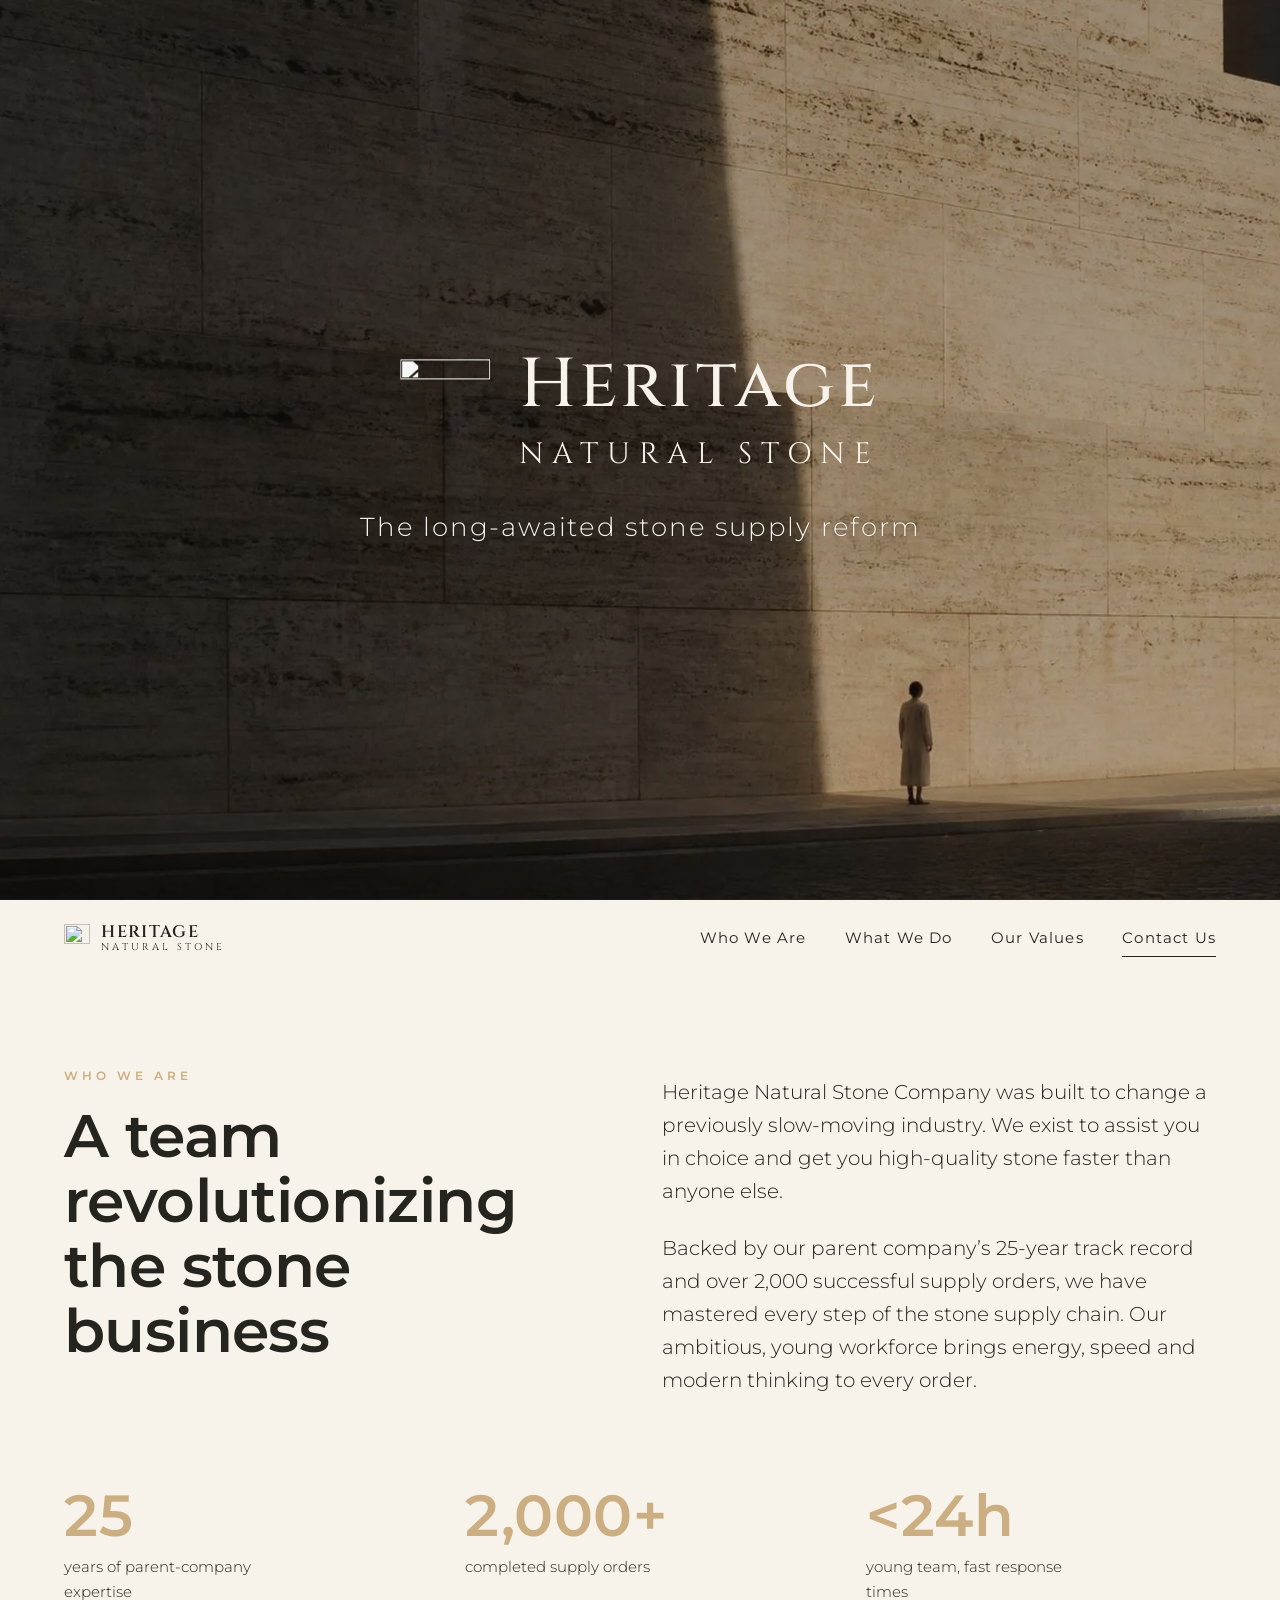
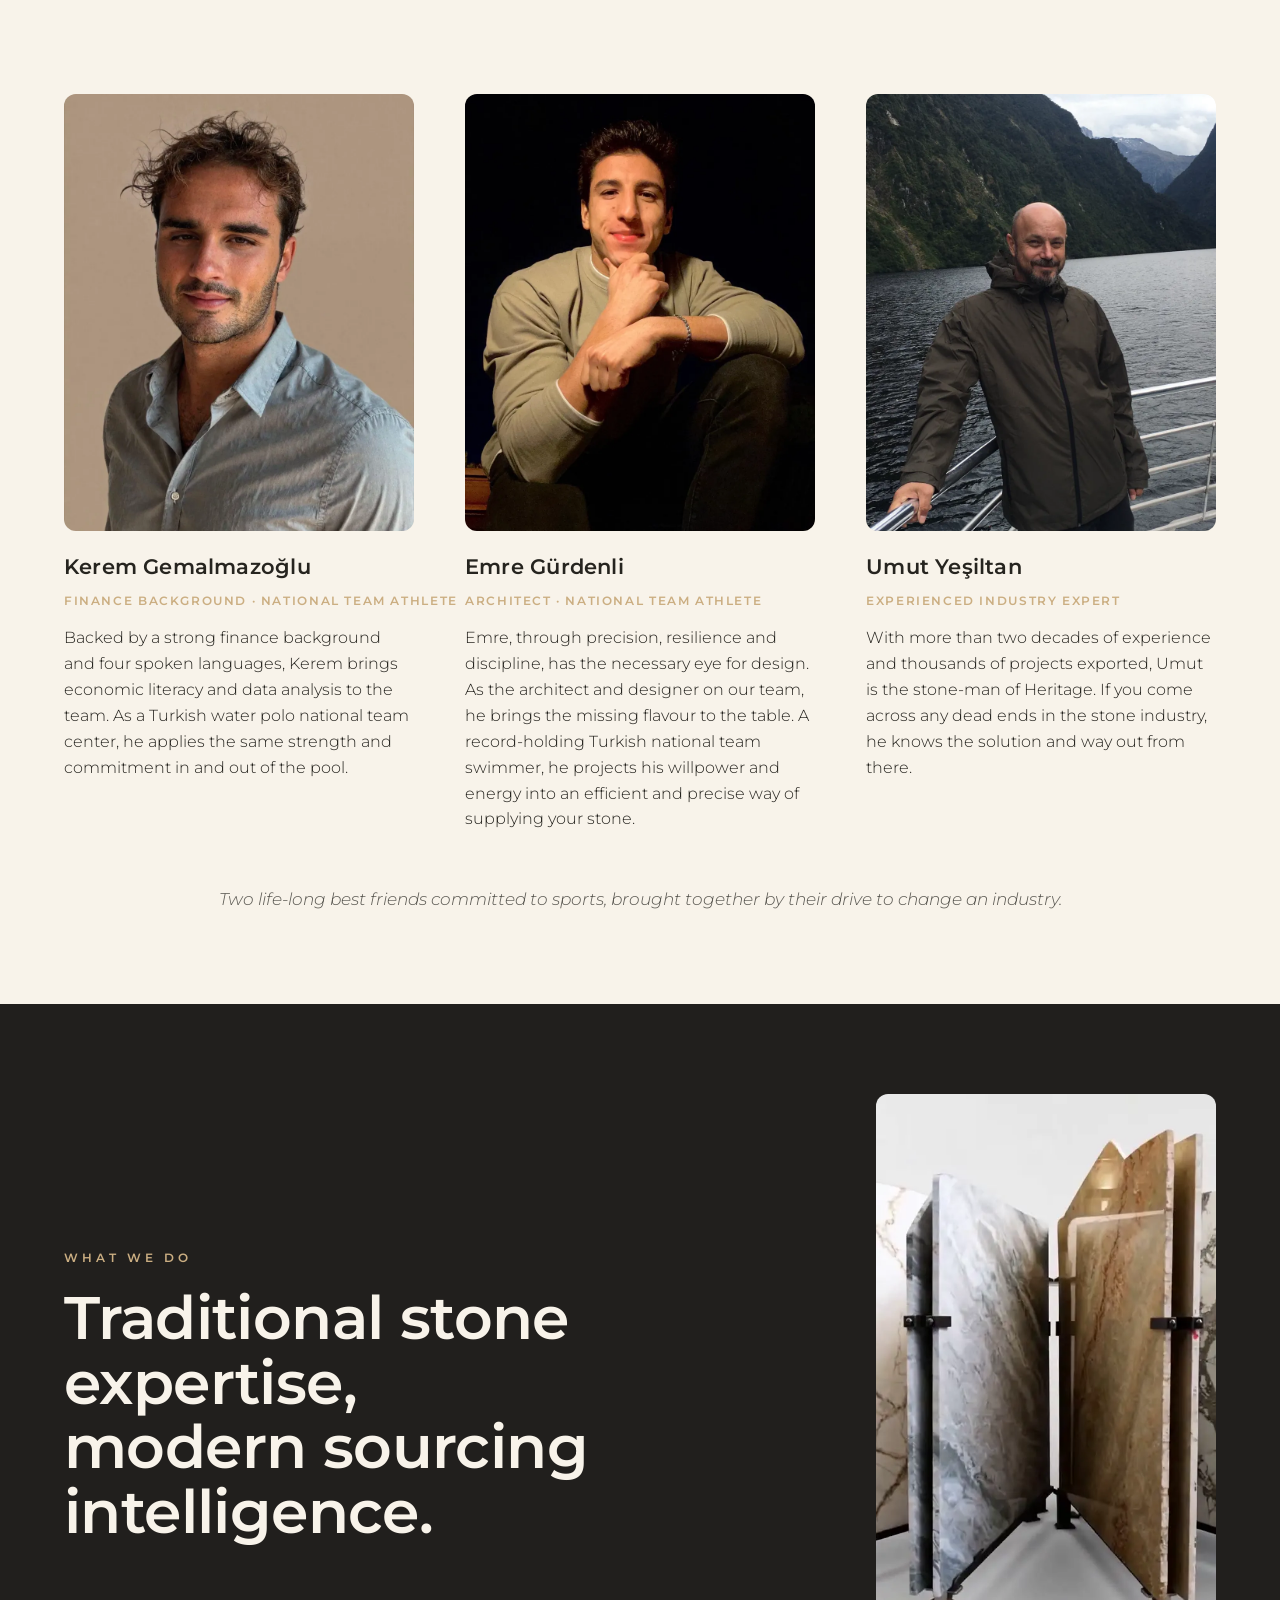
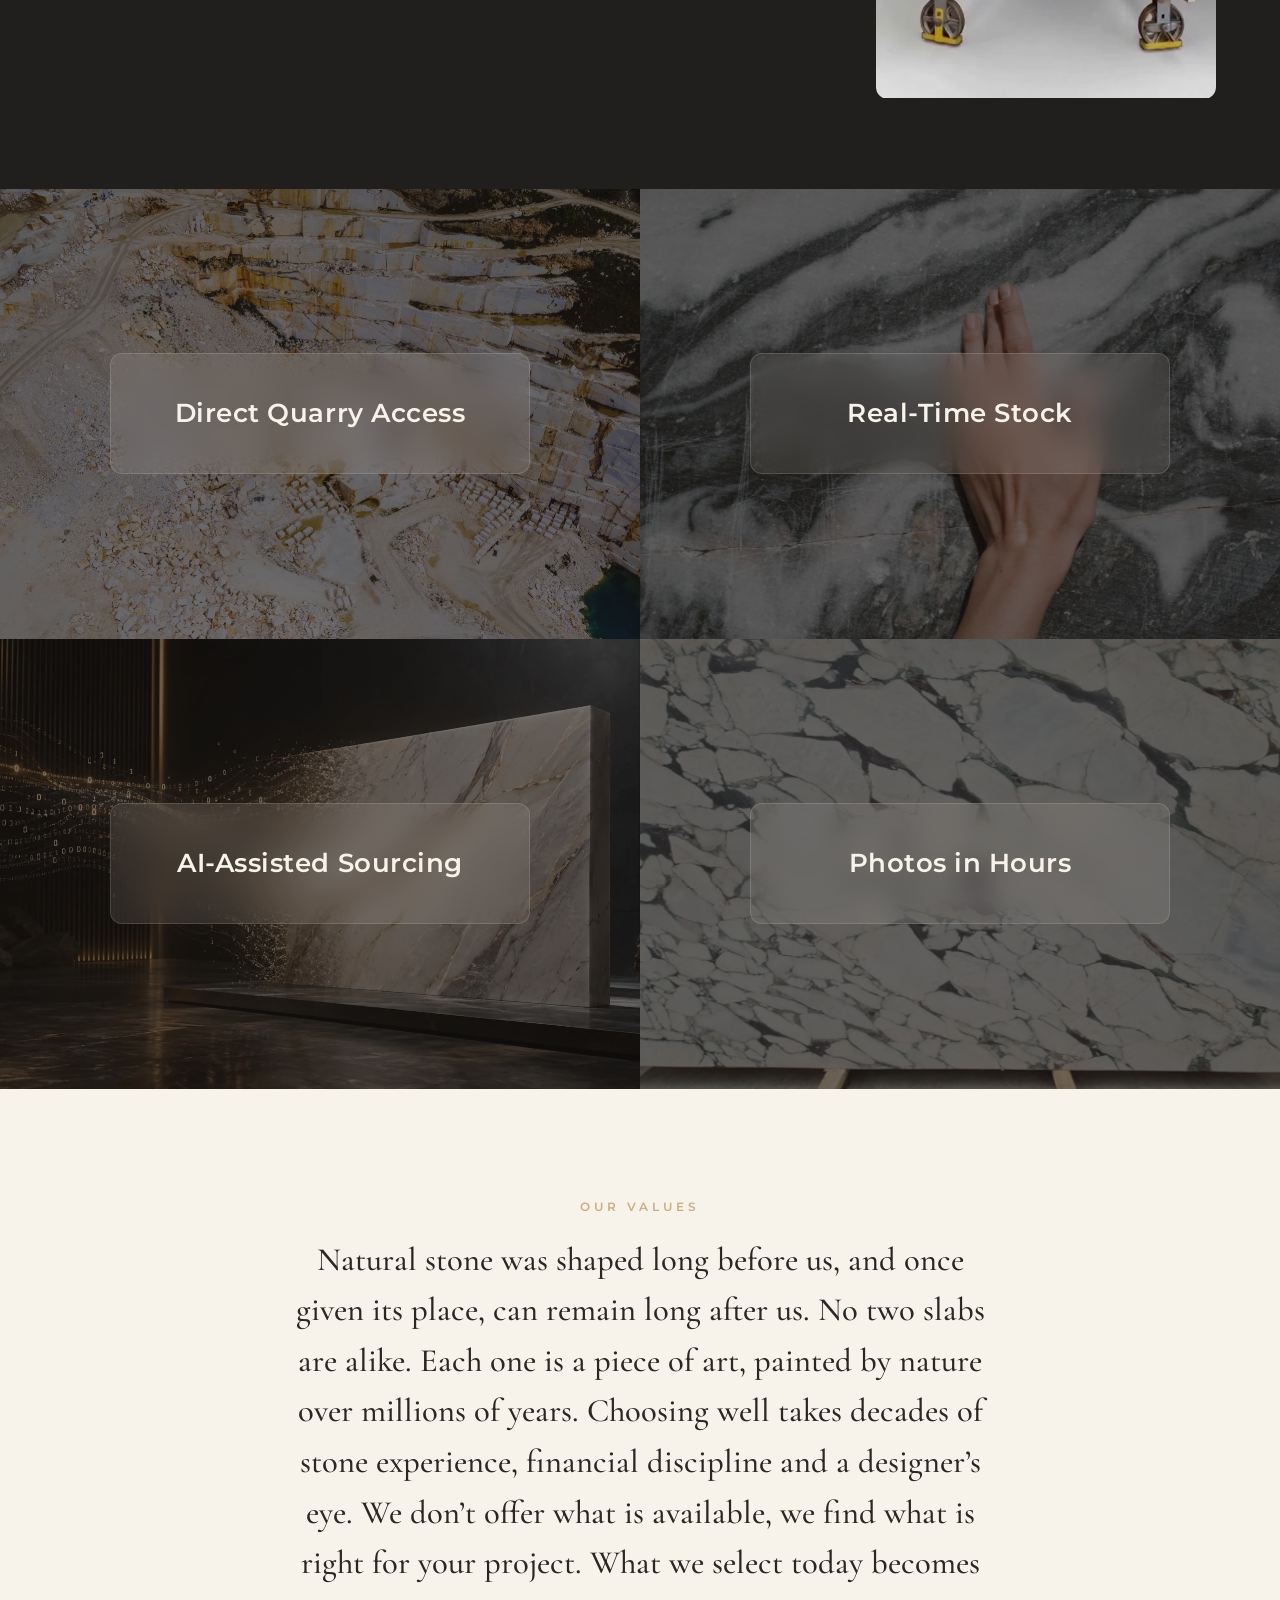
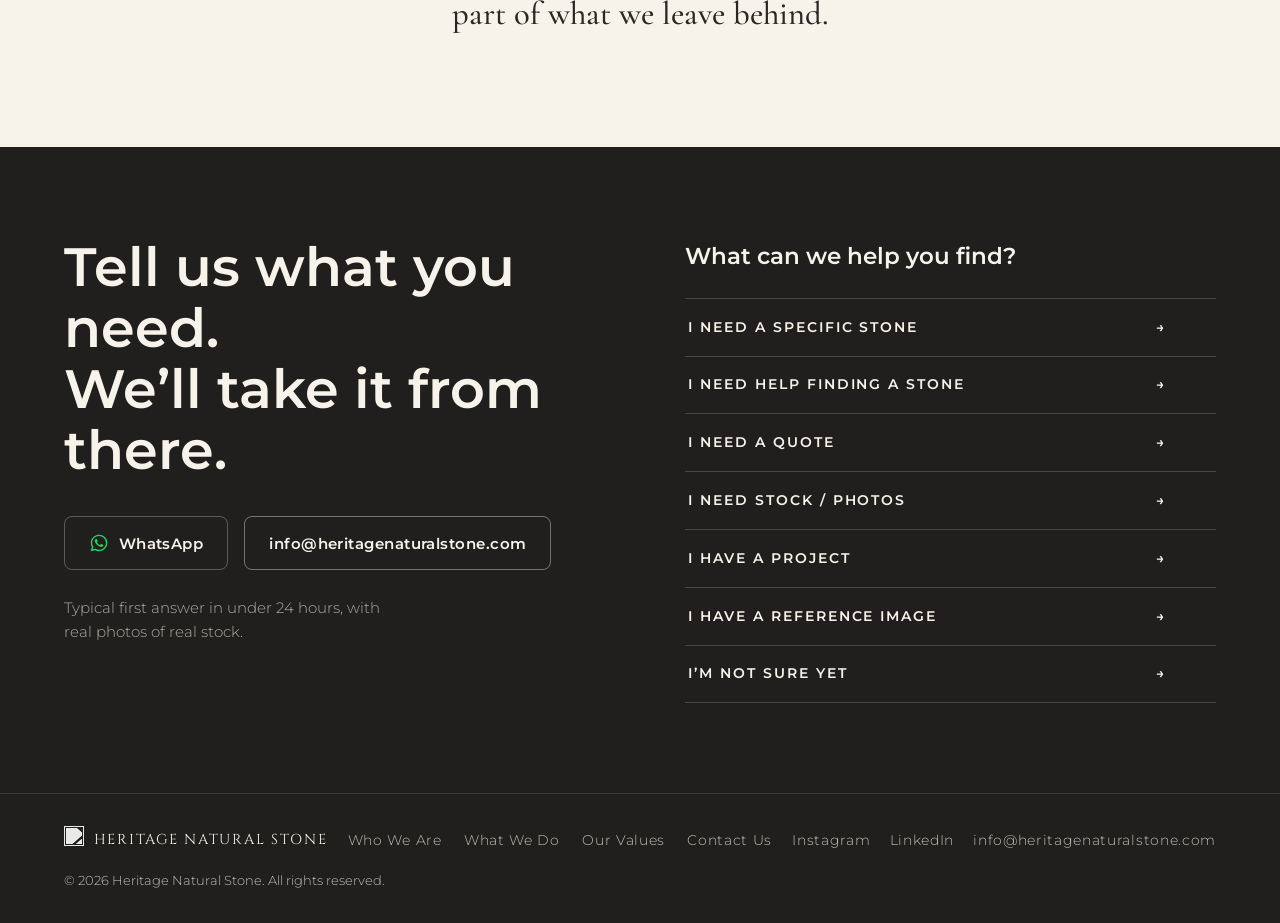
==== commit 71615aca: "Client revisions V3 (10.09): values copy, lowercase values, rail labels, full-screen hero, social li" ====
--- a/index.html
+++ b/index.html
@@ -3,20 +3,82 @@
 <head>
   <meta charset="UTF-8">
   <meta name="viewport" content="width=device-width, initial-scale=1.0">
-  <title>Heritage Natural Stone — Traditional Stone Expertise. Modern Sourcing Intelligence.</title>
-  <meta name="description" content="Heritage Natural Stone helps you find, evaluate and source the right natural stone — Turkish, Greek, Italian and Spanish stone through a 25-year supply network. Answers in hours, not weeks.">
-  <meta property="og:title" content="Heritage Natural Stone">
-  <meta property="og:description" content="The long-awaited stone supply reform.">
+  <title>Natural Stone Supplier &amp; Sourcing | Heritage Natural Stone</title>
+  <meta name="description" content="Quarry-direct natural stone sourcing from Turkey, Greece, Italy and Spain: marble, travertine, limestone. Real stock, real photos, offers in under 24 hours.">
+  <meta name="robots" content="index, follow, max-image-preview:large">
+  <meta name="theme-color" content="#211f1d">
+  <meta property="og:site_name" content="Heritage Natural Stone">
+  <meta property="og:locale" content="en_US">
   <meta property="og:type" content="website">
   <meta property="og:url" content="https://heritagenaturalstone.com/">
+  <meta property="og:title" content="Heritage Natural Stone | Quarry-direct natural stone sourcing">
+  <meta property="og:description" content="Marble, travertine and natural stone sourced straight from the quarry. Real stock, real photos, a complete offer in under 24 hours.">
   <meta property="og:image" content="https://heritagenaturalstone.com/assets/photos/hero-travertine.jpg">
+  <meta property="og:image:width" content="1920">
+  <meta property="og:image:height" content="1080">
+  <meta property="og:image:alt" content="Sunlit travertine facade, Heritage Natural Stone">
   <meta name="twitter:card" content="summary_large_image">
+  <meta name="twitter:title" content="Heritage Natural Stone | Quarry-direct natural stone sourcing">
+  <meta name="twitter:description" content="Marble, travertine and natural stone sourced straight from the quarry. Real stock, real photos, a complete offer in under 24 hours.">
+  <meta name="twitter:image" content="https://heritagenaturalstone.com/assets/photos/hero-travertine.jpg">
   <link rel="canonical" href="https://heritagenaturalstone.com/">
   <link rel="icon" type="image/svg+xml" href="assets/logo-mark.svg">
   <link rel="preconnect" href="https://fonts.googleapis.com">
   <link rel="preconnect" href="https://fonts.gstatic.com" crossorigin>
-  <link href="https://fonts.googleapis.com/css2?family=Cinzel:wght@400;500;600&family=Montserrat:wght@300;400;600&display=swap" rel="stylesheet">
+  <link href="https://fonts.googleapis.com/css2?family=Cinzel:wght@400;500;600&family=Cormorant+Garamond:wght@500;600&family=Montserrat:wght@300;400;600&display=swap" rel="stylesheet">
   <link rel="preload" as="image" href="assets/photos/hero-travertine.webp" fetchpriority="high">
+  <script type="application/ld+json">
+  {
+    "@context": "https://schema.org",
+    "@graph": [
+      {
+        "@type": "Organization",
+        "@id": "https://heritagenaturalstone.com/#organization",
+        "name": "Heritage Natural Stone",
+        "url": "https://heritagenaturalstone.com/",
+        "logo": {
+          "@type": "ImageObject",
+          "url": "https://heritagenaturalstone.com/assets/logo-600.png",
+          "width": 600,
+          "height": 600
+        },
+        "image": "https://heritagenaturalstone.com/assets/photos/hero-travertine.jpg",
+        "description": "Quarry-direct natural stone sourcing: marble, travertine, limestone and more from Turkey, Greece, Italy and Spain, with real-time stock, real photos and complete offers in under 24 hours.",
+        "email": "info@heritagenaturalstone.com",
+        "telephone": "+90-535-063-67-63",
+        "sameAs": ["https://www.instagram.com/heritagenaturalstone/", "https://www.linkedin.com/company/141644086/"],
+        "areaServed": ["TR", "GR", "IT", "ES", "EU", "US", "GB", "AE"],
+        "knowsAbout": ["natural stone", "marble", "travertine", "limestone", "stone sourcing", "quarry supply", "slabs", "blocks"],
+        "contactPoint": [{
+          "@type": "ContactPoint",
+          "contactType": "sales",
+          "telephone": "+90-535-063-67-63",
+          "email": "info@heritagenaturalstone.com",
+          "availableLanguage": ["en", "tr"],
+          "url": "https://wa.me/905350636763"
+        }]
+      },
+      {
+        "@type": "WebSite",
+        "@id": "https://heritagenaturalstone.com/#website",
+        "url": "https://heritagenaturalstone.com/",
+        "name": "Heritage Natural Stone",
+        "inLanguage": "en",
+        "publisher": { "@id": "https://heritagenaturalstone.com/#organization" }
+      },
+      {
+        "@type": "WebPage",
+        "@id": "https://heritagenaturalstone.com/#webpage",
+        "url": "https://heritagenaturalstone.com/",
+        "name": "Natural Stone Supplier & Sourcing | Heritage Natural Stone",
+        "isPartOf": { "@id": "https://heritagenaturalstone.com/#website" },
+        "about": { "@id": "https://heritagenaturalstone.com/#organization" },
+        "primaryImageOfPage": "https://heritagenaturalstone.com/assets/photos/hero-travertine.jpg",
+        "inLanguage": "en"
+      }
+    ]
+  }
+  </script>
   <link rel="stylesheet" href="css/style.css">
   <script>
     /* gate the motion layer before first paint (removed again if GSAP fails) */
@@ -81,7 +143,7 @@
   <div class="contact-rail" id="contactRail" aria-label="Direct contact">
     <a class="contact-rail__btn contact-rail__btn--wa" href="https://wa.me/905350636763" target="_blank" rel="noopener" aria-label="Get a consultation on WhatsApp">
       <svg viewBox="0 0 24 24" fill="currentColor" aria-hidden="true"><path d="M12.04 2c-5.46 0-9.9 4.44-9.9 9.9 0 1.75.46 3.45 1.32 4.95L2 22l5.3-1.39a9.87 9.87 0 0 0 4.74 1.21h.01c5.45 0 9.9-4.44 9.9-9.9a9.83 9.83 0 0 0-2.9-7A9.83 9.83 0 0 0 12.04 2Zm0 18.15h-.01a8.2 8.2 0 0 1-4.18-1.15l-.3-.18-3.12.82.83-3.04-.2-.31a8.2 8.2 0 0 1-1.26-4.38c0-4.54 3.7-8.24 8.24-8.24 2.2 0 4.27.86 5.82 2.42a8.18 8.18 0 0 1 2.41 5.83c0 4.54-3.7 8.23-8.23 8.23Zm4.52-6.16c-.25-.13-1.47-.72-1.69-.81-.23-.08-.39-.12-.56.13-.16.25-.64.8-.78.97-.14.16-.29.18-.54.06-.25-.13-1.05-.39-2-1.23-.73-.66-1.23-1.47-1.38-1.72-.14-.25-.02-.38.11-.51.11-.11.25-.29.37-.43.12-.14.17-.25.25-.41.08-.17.04-.31-.02-.43-.06-.13-.56-1.34-.76-1.84-.2-.48-.41-.42-.56-.43h-.48c-.17 0-.43.06-.66.31-.22.25-.86.85-.86 2.07 0 1.22.89 2.4 1.01 2.56.12.17 1.75 2.67 4.23 3.74.59.26 1.05.41 1.41.52.59.19 1.13.16 1.56.1.48-.07 1.47-.6 1.67-1.18.21-.58.21-1.07.15-1.18-.06-.1-.23-.16-.48-.29Z"/></svg>
-      <span class="contact-rail__label">WhatsApp</span>
+      <span class="contact-rail__label">Get consultation</span>
     </a>
     <a class="contact-rail__btn contact-rail__btn--mail" href="mailto:info@heritagenaturalstone.com" aria-label="Email us">
       <svg viewBox="0 0 52 40" aria-hidden="true"><g><path fill="#4285F4" d="M44.6 40H48a4 4 0 0 0 4-4V9.8l-7.4 5.5V40Z"/><path fill="#34A853" d="M0 36a4 4 0 0 0 4 4h3.4V15.3L0 9.8V36Z"/><path fill="#FBBC04" d="M7.4 15.3 0 9.8V7.2a4.5 4.5 0 0 1 7.2-3.6l.2.2v11.5Z"/><path fill="#EA4335" d="M52 9.8l-7.4 5.5V3.8l.2-.2A4.5 4.5 0 0 1 52 7.2v2.6Z"/><path fill="#C5221F" d="M7.4 3.8 26 17.7 44.6 3.8v11.5L26 29.2 7.4 15.3V3.8Z"/></g></svg>
@@ -200,21 +262,6 @@
         </div>
       </div>
 
-      <div class="wwd__block wwd__block--reverse">
-        <div class="wwd__media" role="img" aria-label="Choosing stone samples over architectural drawings"
-             style="background-image:url('assets/photos/stone-selection.webp')"></div>
-        <div class="wwd__content">
-          <p class="section__text">
-            Looking for something specific? We find you exactly the stone you need -
-            the right measurements, the right finish, the right quality, and quickly.
-            In a market saturated with mislabeled stones and vague product
-            descriptions, the solution that we provide is direct: quarry
-            relationships, real stock access and AI-assisted sourcing let us send a
-            complete offer with real photos straight to WhatsApp or email - in less
-            than 24 hours, not weeks.
-          </p>
-        </div>
-      </div>
     </section>
 
     <!-- ===== 5. Feature grid (hover reveals the stone behind) ===== -->
@@ -268,14 +315,12 @@
     <section class="section values" id="our-values" data-header-theme="light">
       <p class="kicker reveal">Our Values</p>
       <p class="values__text">
-        We believe that what is built to last should never be just adequate.
         Natural stone was shaped long before us, and once given its place, can
-        remain long after us. That kind of permanence deserves care and judgement.
-        That is why Heritage Natural Stone brings together decades of stone
-        industry experience, financial discipline, and a designer&rsquo;s eye
-        supported by AI global stock intelligence. This ensures we don&rsquo;t
-        simply offer what is available, but find what is truly right for your
-        project. The materials we select today become part of what we leave behind.
+        remain long after us. No two slabs are alike. Each one is a piece of art,
+        painted by nature over millions of years. Choosing well takes decades of
+        stone experience, financial discipline and a designer&rsquo;s eye. We
+        don&rsquo;t offer what is available, we find what is right for your
+        project. What we select today becomes part of what we leave behind.
       </p>
     </section>
 
@@ -345,7 +390,11 @@
         <a href="#our-values">Our Values</a>
         <a href="#contact">Contact Us</a>
       </nav>
-      <a class="footer__mailto" href="mailto:info@heritagenaturalstone.com">info@heritagenaturalstone.com</a>
+      <div class="footer__social">
+        <a href="https://www.instagram.com/heritagenaturalstone/" target="_blank" rel="noopener">Instagram</a>
+        <a href="https://www.linkedin.com/company/141644086/" target="_blank" rel="noopener">LinkedIn</a>
+        <a class="footer__mailto" href="mailto:info@heritagenaturalstone.com">info@heritagenaturalstone.com</a>
+      </div>
       <p class="footer__legal">&copy; <span id="year">2026</span> Heritage Natural Stone. All rights reserved.</p>
     </div>
   </footer>
--- a/css/style.css
+++ b/css/style.css
@@ -100,8 +100,8 @@
 
 .hero {
   position: relative;
-  height: calc(100svh - var(--bar-h));
-  min-height: 480px;
+  height: 100svh;
+  min-height: 520px;
   background:
     linear-gradient(rgba(28, 25, 22, 0.38), rgba(28, 25, 22, 0.3)),
     url("../assets/photos/hero-travertine.webp") center/cover no-repeat;
@@ -328,43 +328,59 @@
   pointer-events: none;
 }
 
+.contact-rail { align-items: flex-end; }
+
 .contact-rail__btn {
-  display: flex;
-  align-items: center;
-  gap: 0;
+  position: relative;
+  display: flex;
+  align-items: center;
+  justify-content: center;
   width: 54px;
   height: 54px;
-  padding: 0 15px;
+  flex: 0 0 auto;
   border-radius: 10px;
   background: var(--alabaster);
   color: var(--charcoal);
   border: 1px solid rgba(42, 40, 37, 0.08);
   box-shadow: 0 8px 26px rgba(23, 20, 17, 0.28);
-  overflow: hidden;
-  white-space: nowrap;
-  transition: width 0.35s var(--ease), gap 0.35s var(--ease);
-}
-
+  transition: transform 0.25s var(--ease);
+}
+
+.contact-rail__btn:active { transform: scale(0.97); }
 .contact-rail__btn svg { width: 24px; height: 24px; flex: 0 0 auto; }
 .contact-rail__btn--wa svg { color: #25d366; }
 
+/* label floats beside the icon (absolute: never pushes the other button) */
 .contact-rail__label {
-  font-size: 0.85rem;
+  position: absolute;
+  right: calc(100% + 10px);
+  top: 50%;
+  transform: translate(8px, -50%);
+  padding: 7px 12px;
+  border-radius: 8px;
+  font-size: 0.82rem;
   font-weight: 600;
   letter-spacing: 0.04em;
+  white-space: nowrap;
+  background: var(--charcoal-deep);
+  color: var(--alabaster);
+  box-shadow: 0 6px 20px rgba(23, 20, 17, 0.25);
   opacity: 0;
-  transition: opacity 0.25s var(--ease) 0.08s;
-}
+  pointer-events: none;
+  transition: opacity 0.25s var(--ease), transform 0.25s var(--ease);
+}
+
+.contact-rail__btn--wa .contact-rail__label { background: #25d366; color: #fff; }
 
 @media (hover: hover) {
-  .contact-rail__btn:hover,
-  .contact-rail__btn:focus-visible {
-    width: 178px;
-    gap: 10px;
+  .contact-rail__btn:hover .contact-rail__label,
+  .contact-rail__btn:focus-visible .contact-rail__label {
+    opacity: 1;
+    transform: translate(0, -50%);
   }
-  .contact-rail__btn:hover .contact-rail__label,
-  .contact-rail__btn:focus-visible .contact-rail__label { opacity: 1; }
-}
+}
+/* touch devices: icons only (no hover state exists) */
+@media (hover: none) { .contact-rail__label { display: none; } }
 
 /* ============================================================
    2. Who We Are
@@ -523,10 +539,6 @@
   grid-template-columns: minmax(0, 1fr) minmax(240px, 340px);
   gap: clamp(2.5rem, 6vw, 6rem);
   align-items: center;
-}
-
-.wwd__block--reverse {
-  grid-template-columns: minmax(0, 44%) minmax(0, 1fr);
 }
 
 .wwd__video {
@@ -662,11 +674,11 @@
 }
 
 .values__text {
-  font-family: "Cinzel", serif;
+  font-family: "Cormorant Garamond", "Cinzel", Georgia, serif;
   font-weight: 500;
-  font-size: clamp(1.1rem, 0.9rem + 1vw, 1.8rem);
-  line-height: 1.8;
-  max-width: 42ch;
+  font-size: clamp(1.3rem, 1rem + 1.3vw, 2.2rem);
+  line-height: 1.55;
+  max-width: 44ch;
   color: var(--charcoal);
 }
 
@@ -830,7 +842,10 @@
 
 .footer__nav { display: flex; flex-wrap: wrap; gap: 1.4rem; }
 
+.footer__social { display: flex; flex-wrap: wrap; gap: 1.2rem; align-items: center; }
+
 .footer__nav a,
+.footer__social a,
 .footer__mailto {
   font-size: 0.85rem;
   letter-spacing: 0.05em;
@@ -838,6 +853,7 @@
 }
 
 .footer__nav a:hover,
+.footer__social a:hover,
 .footer__mailto:hover { color: var(--gold); }
 
 .footer__legal { font-size: 0.8rem; }
@@ -899,13 +915,11 @@
   .team__grid { grid-template-columns: 1fr; max-width: 440px; }
   .team__grid .member:nth-child(n) { --reveal-delay: 0s; }
 
-  .wwd__block,
-  .wwd__block--reverse { grid-template-columns: 1fr; }
+  .wwd__block { grid-template-columns: 1fr; }
   .wwd__video {
     justify-self: center;
     width: min(320px, 80vw);
   }
-  .wwd__block--reverse .wwd__media { order: 2; }
 
   .features__grid { grid-template-columns: 1fr; }
   .fcell { min-height: 380px; }
